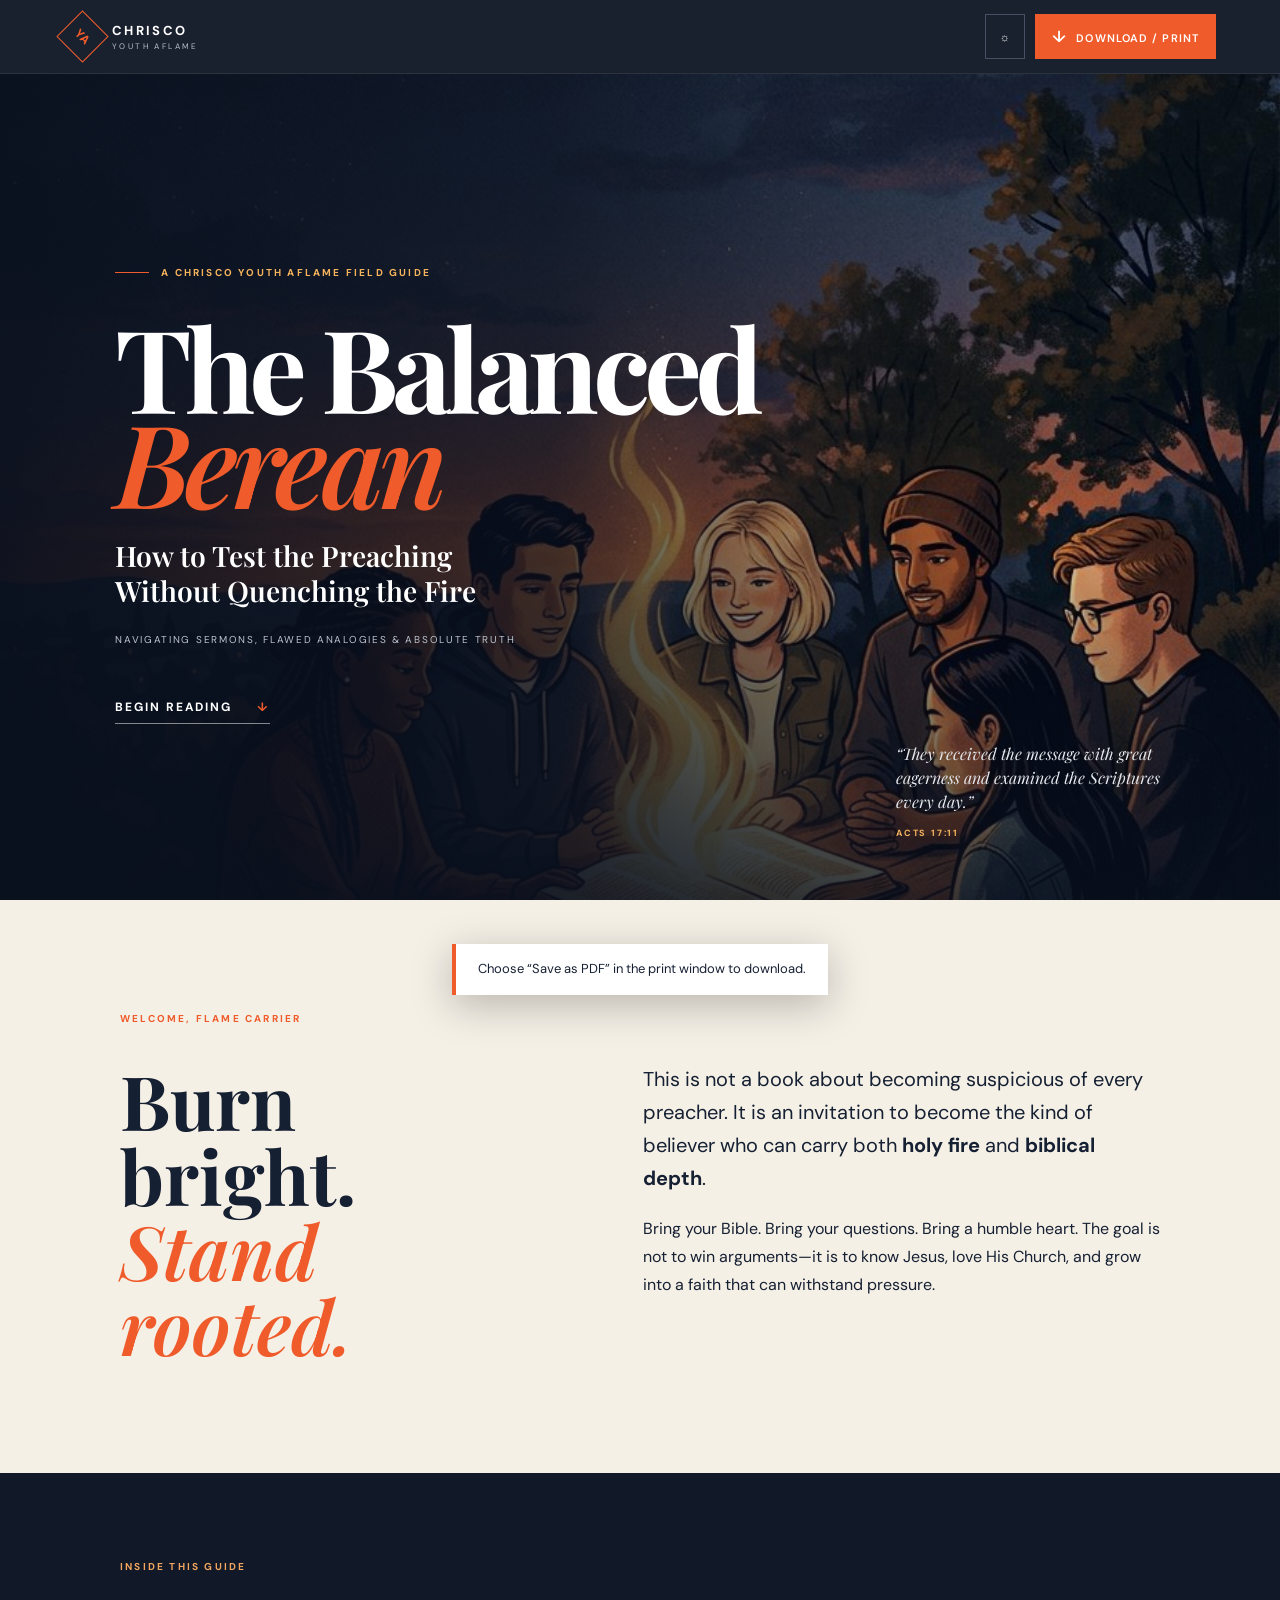
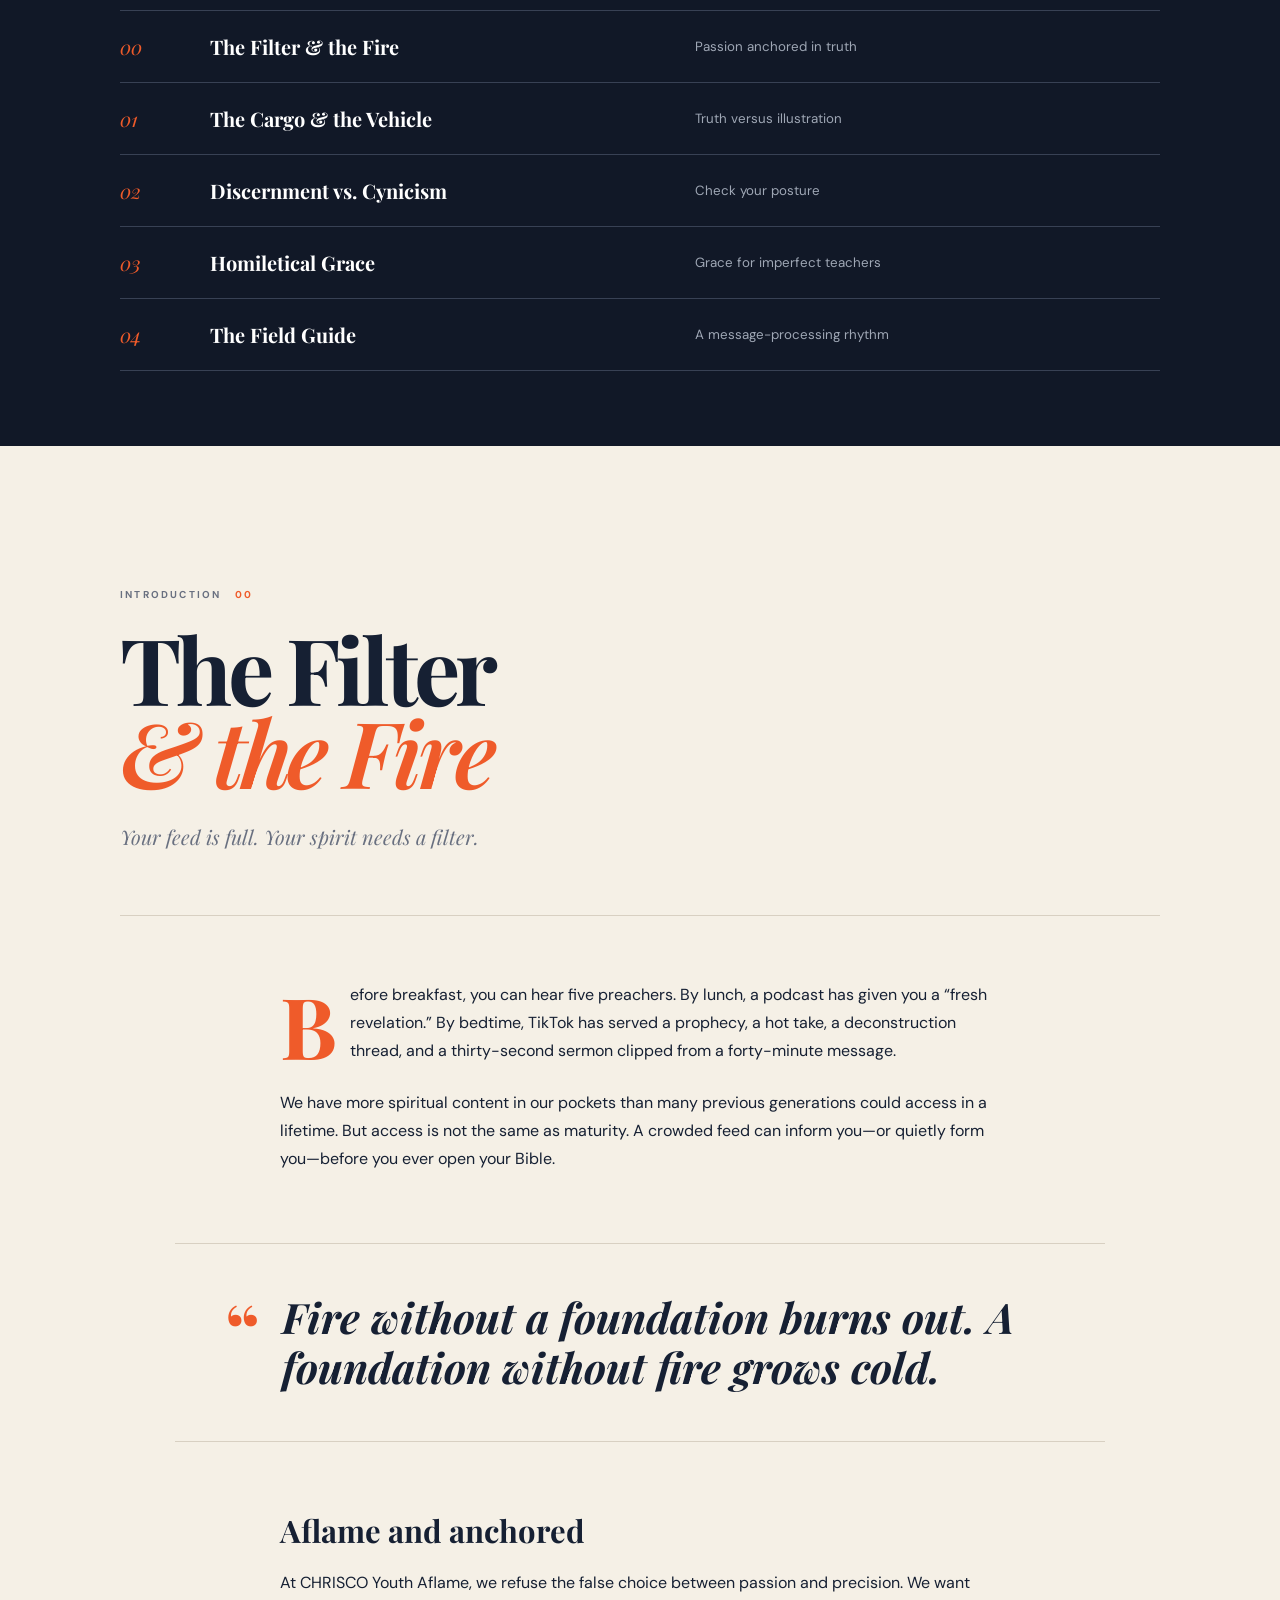
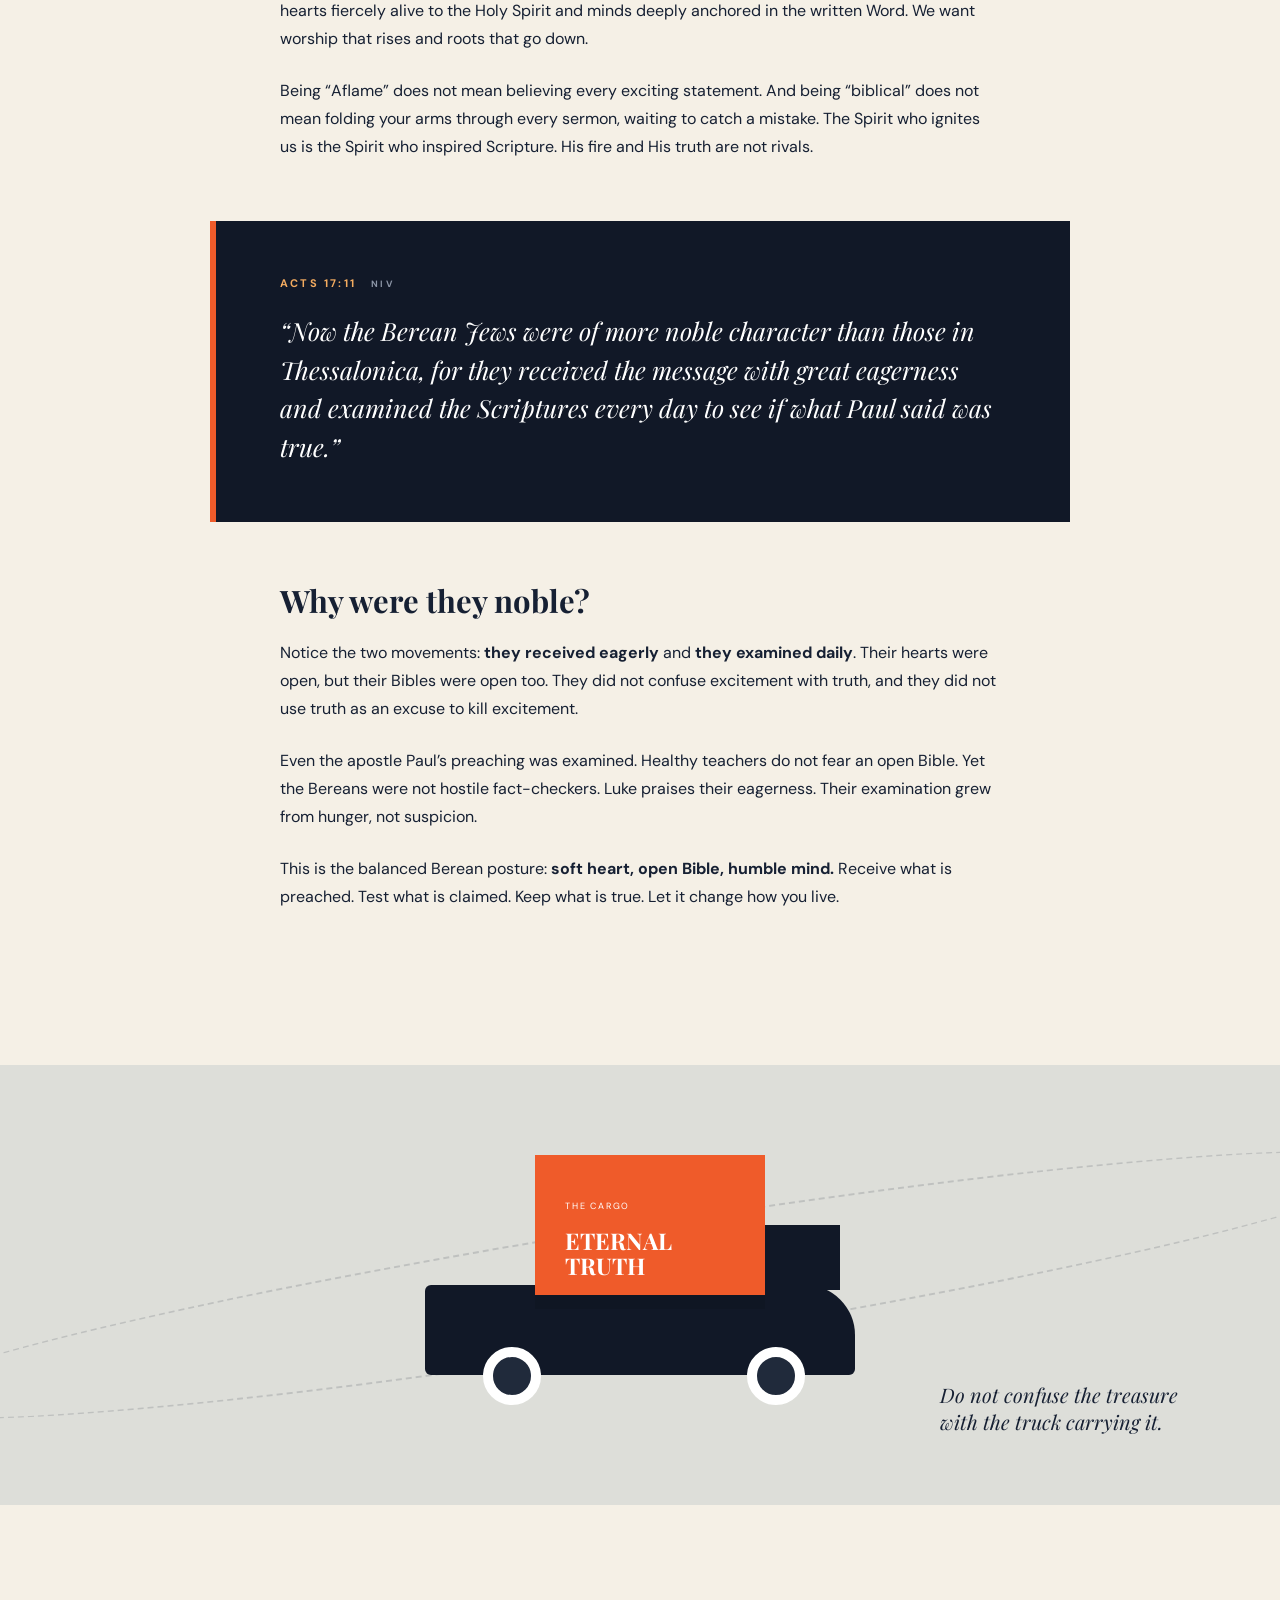
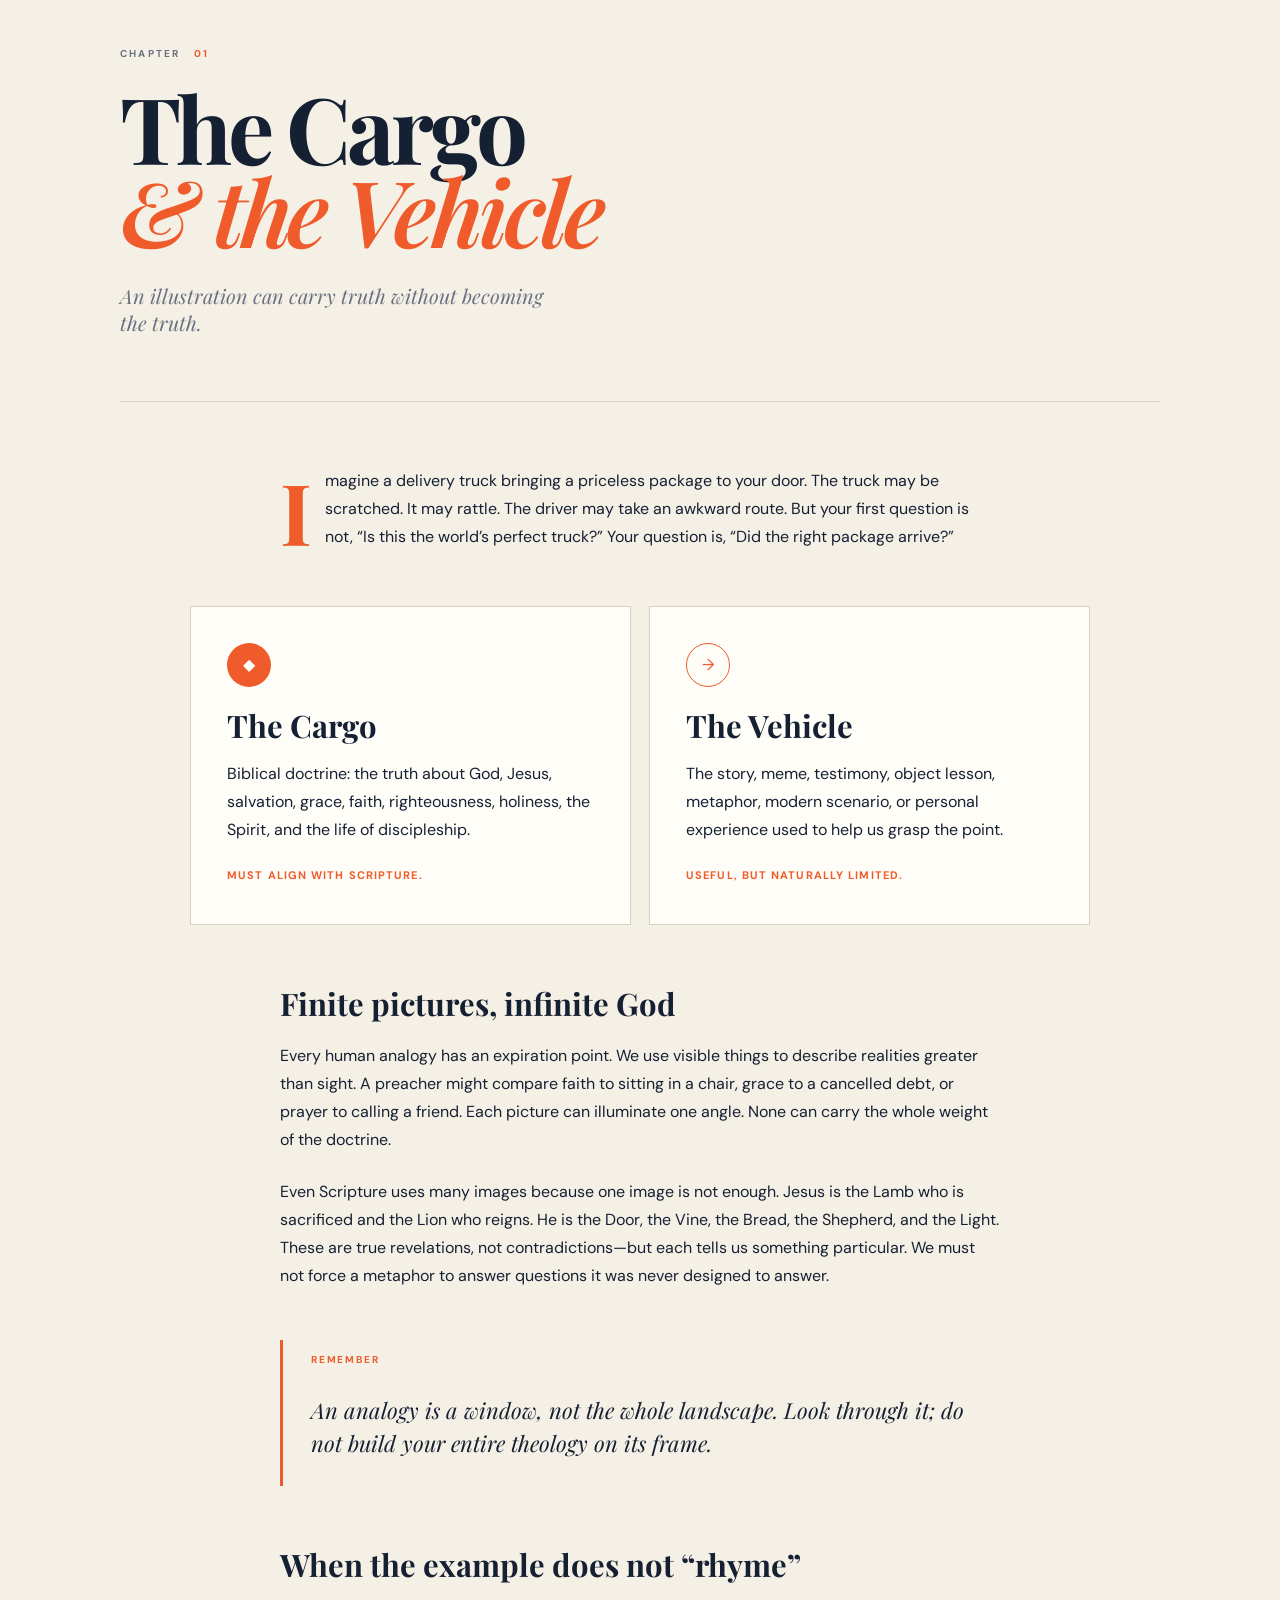
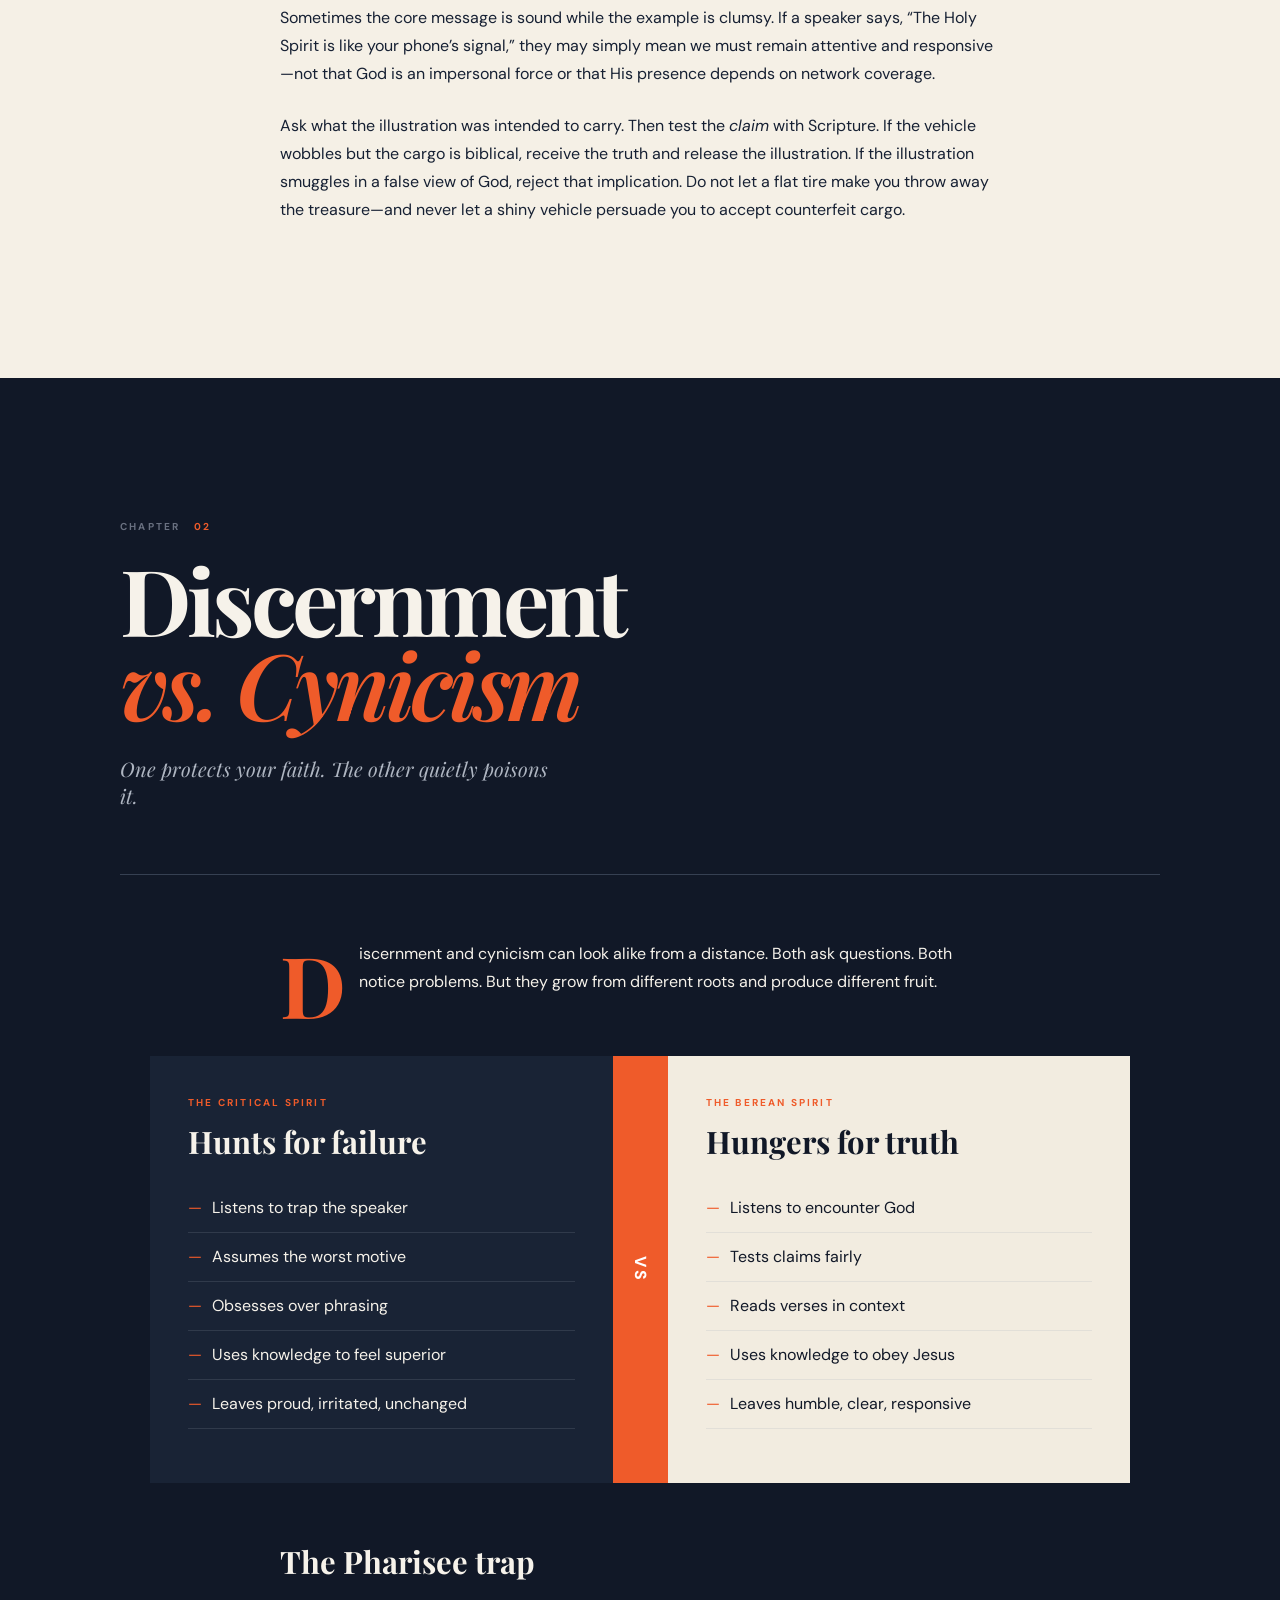
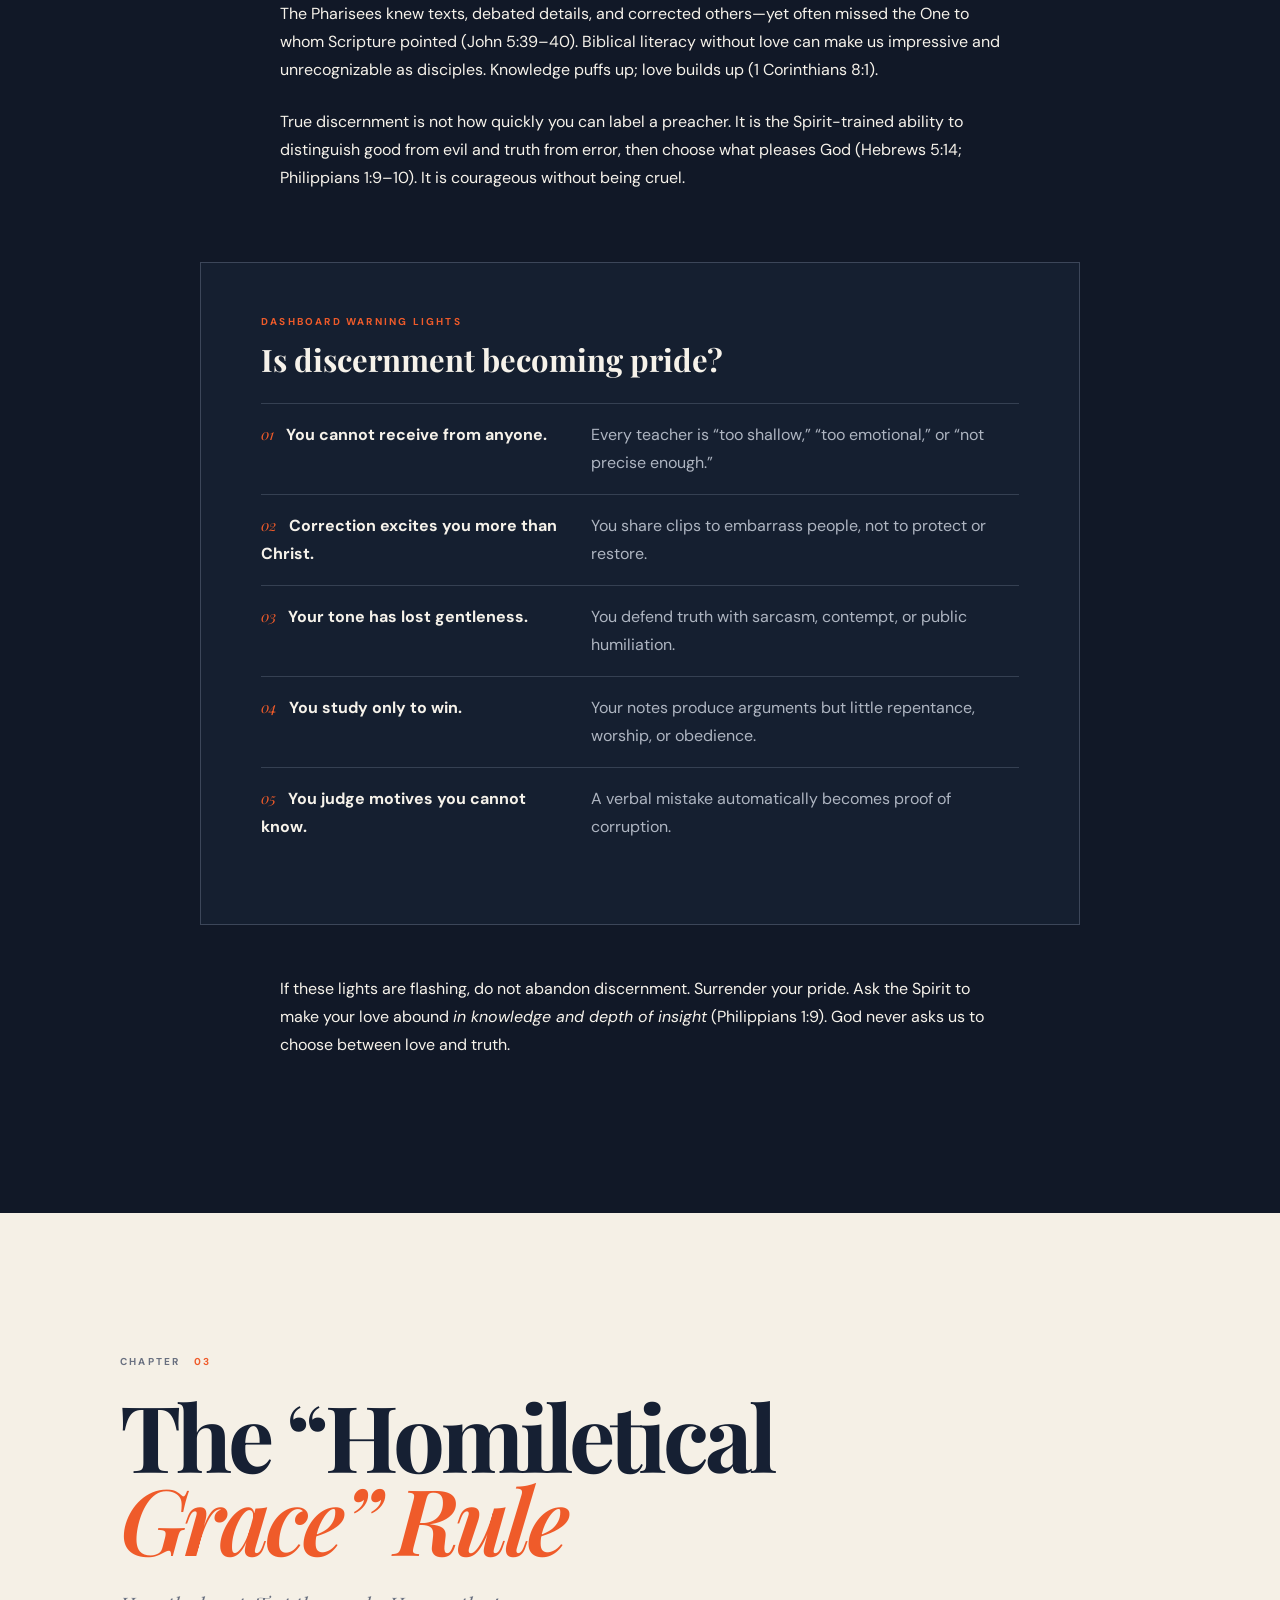
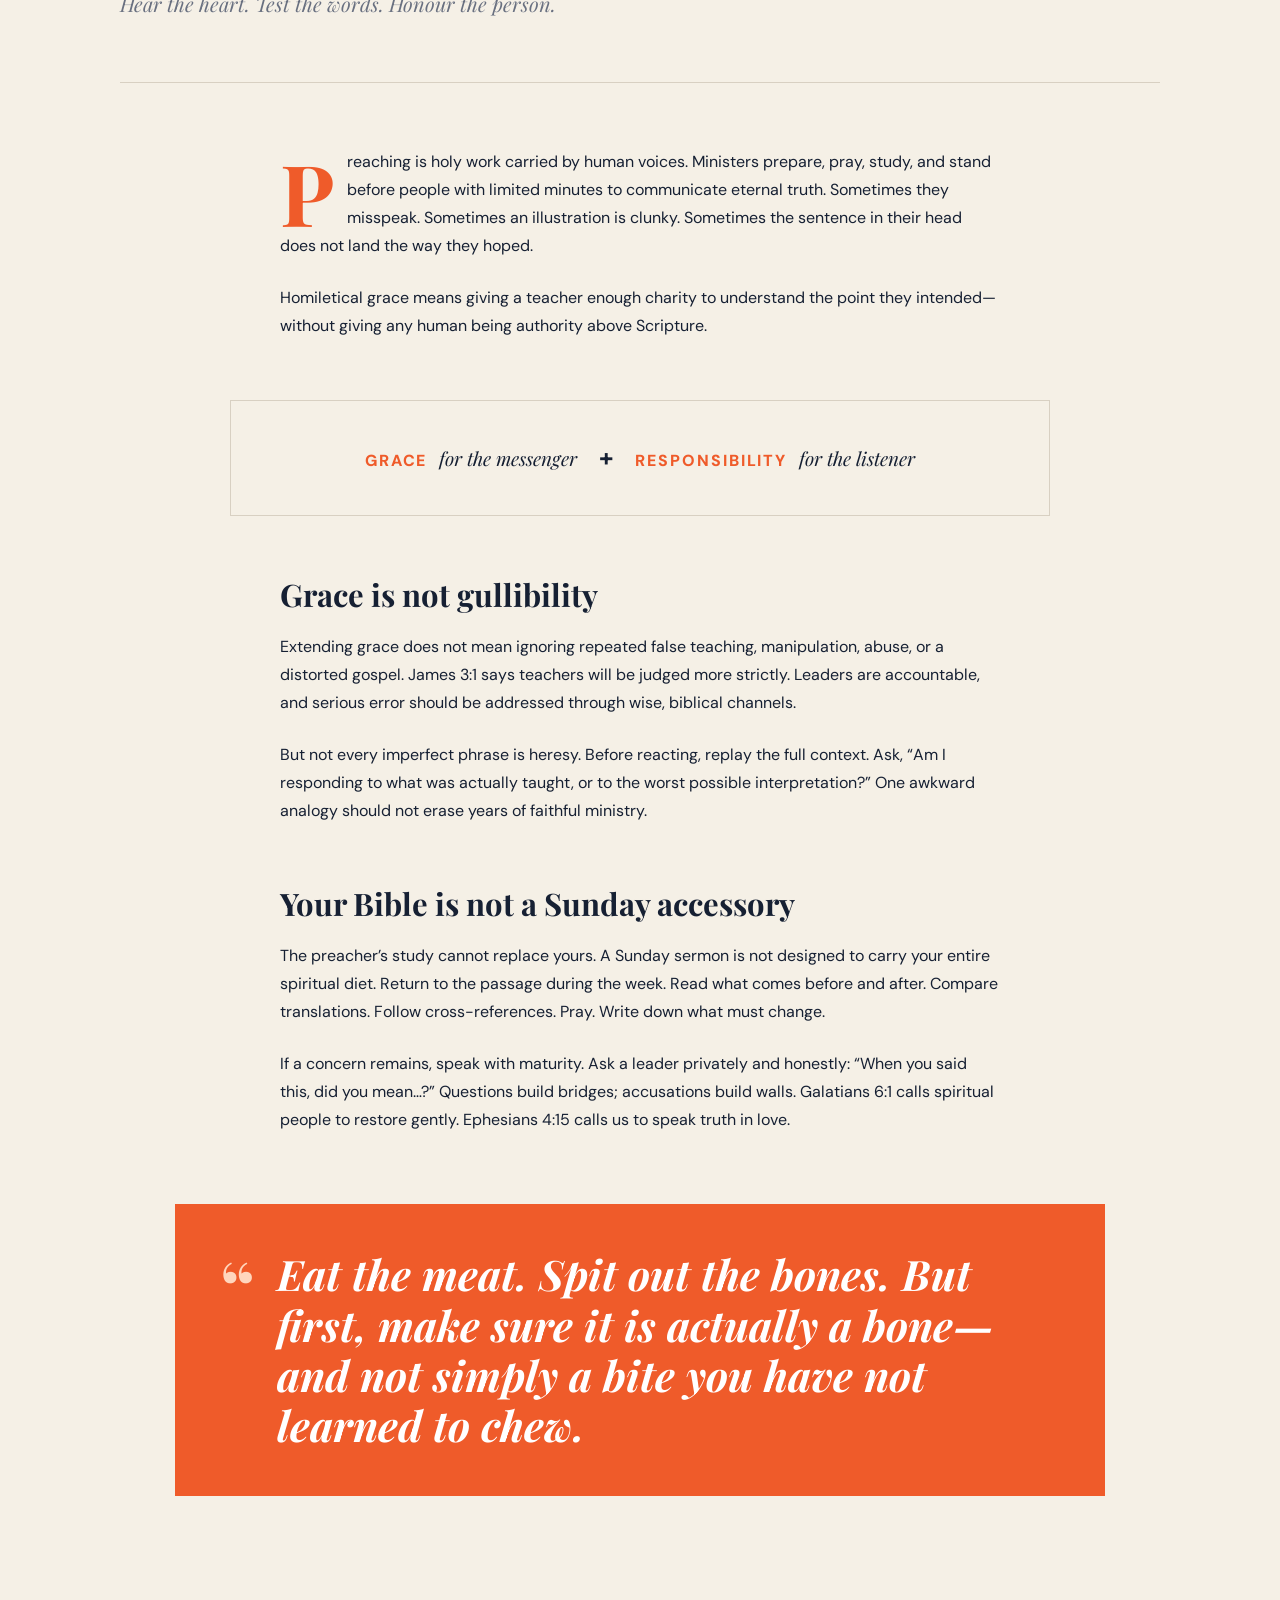
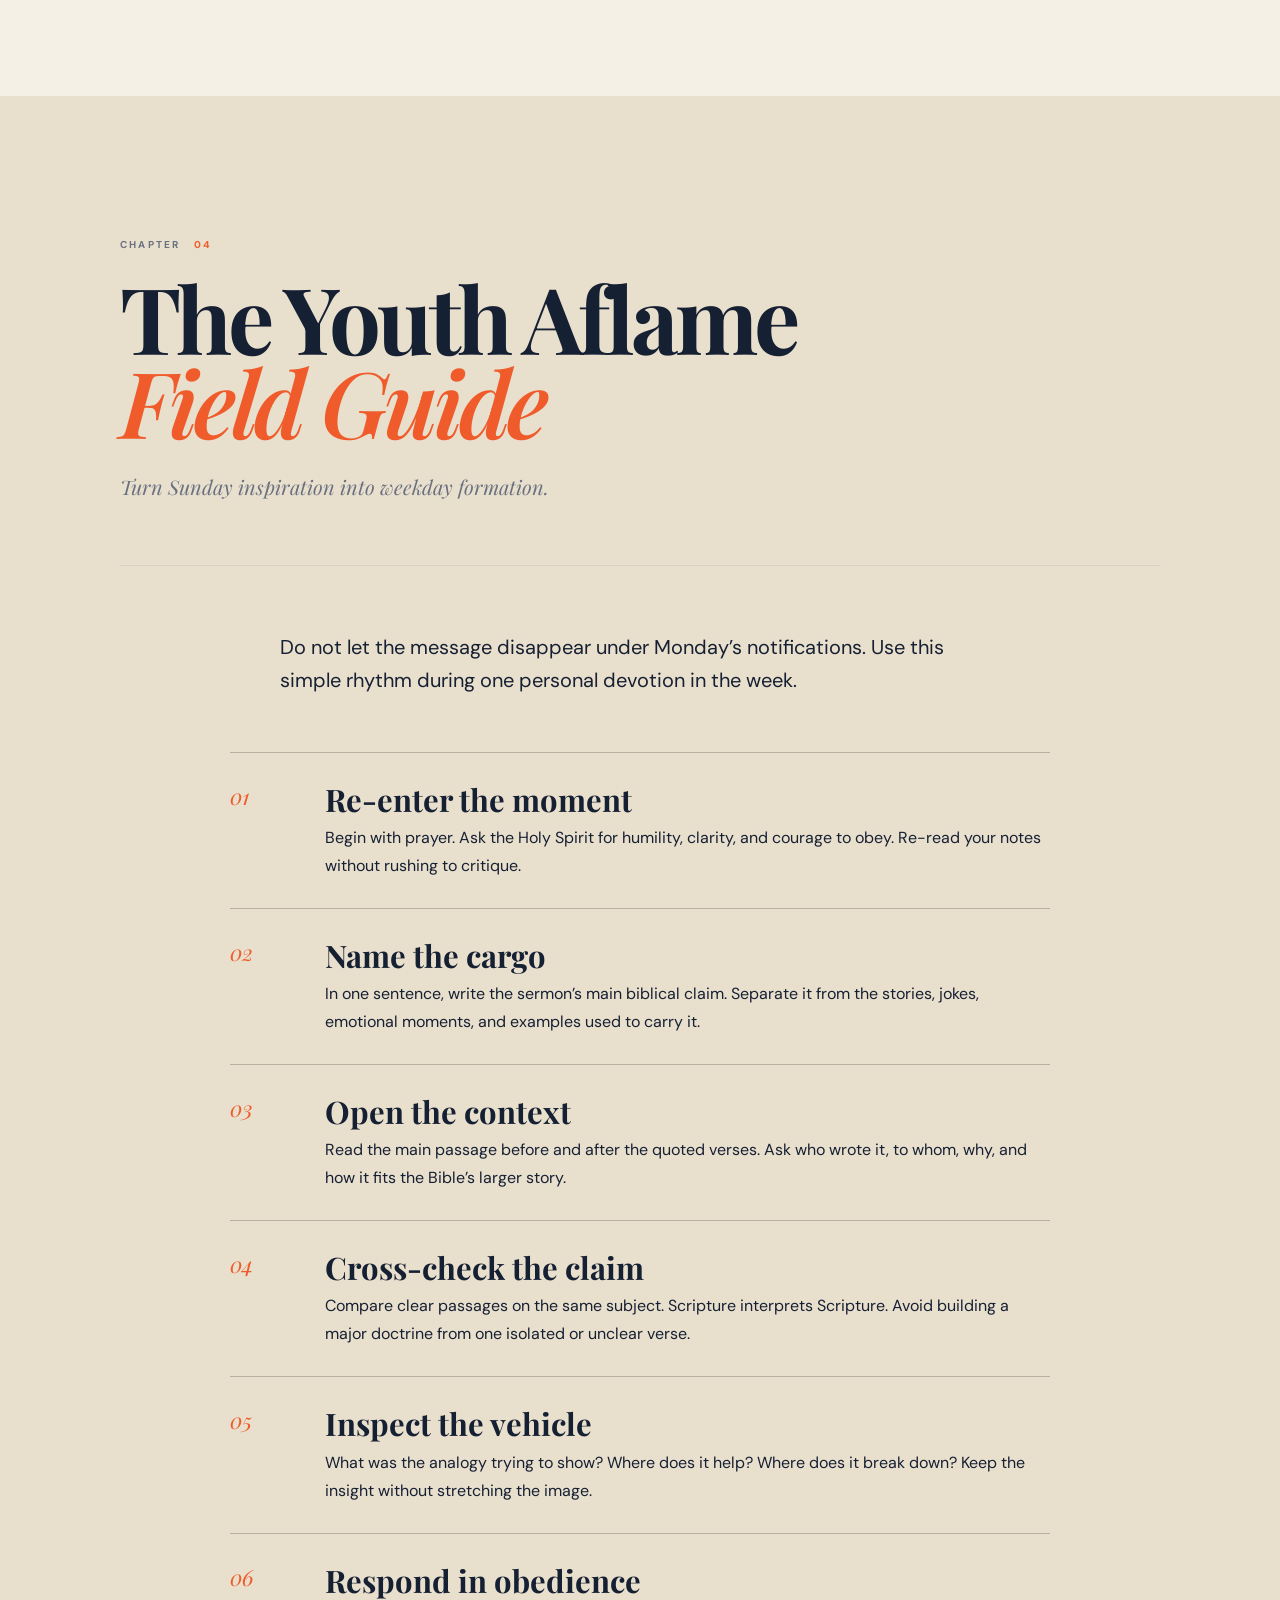
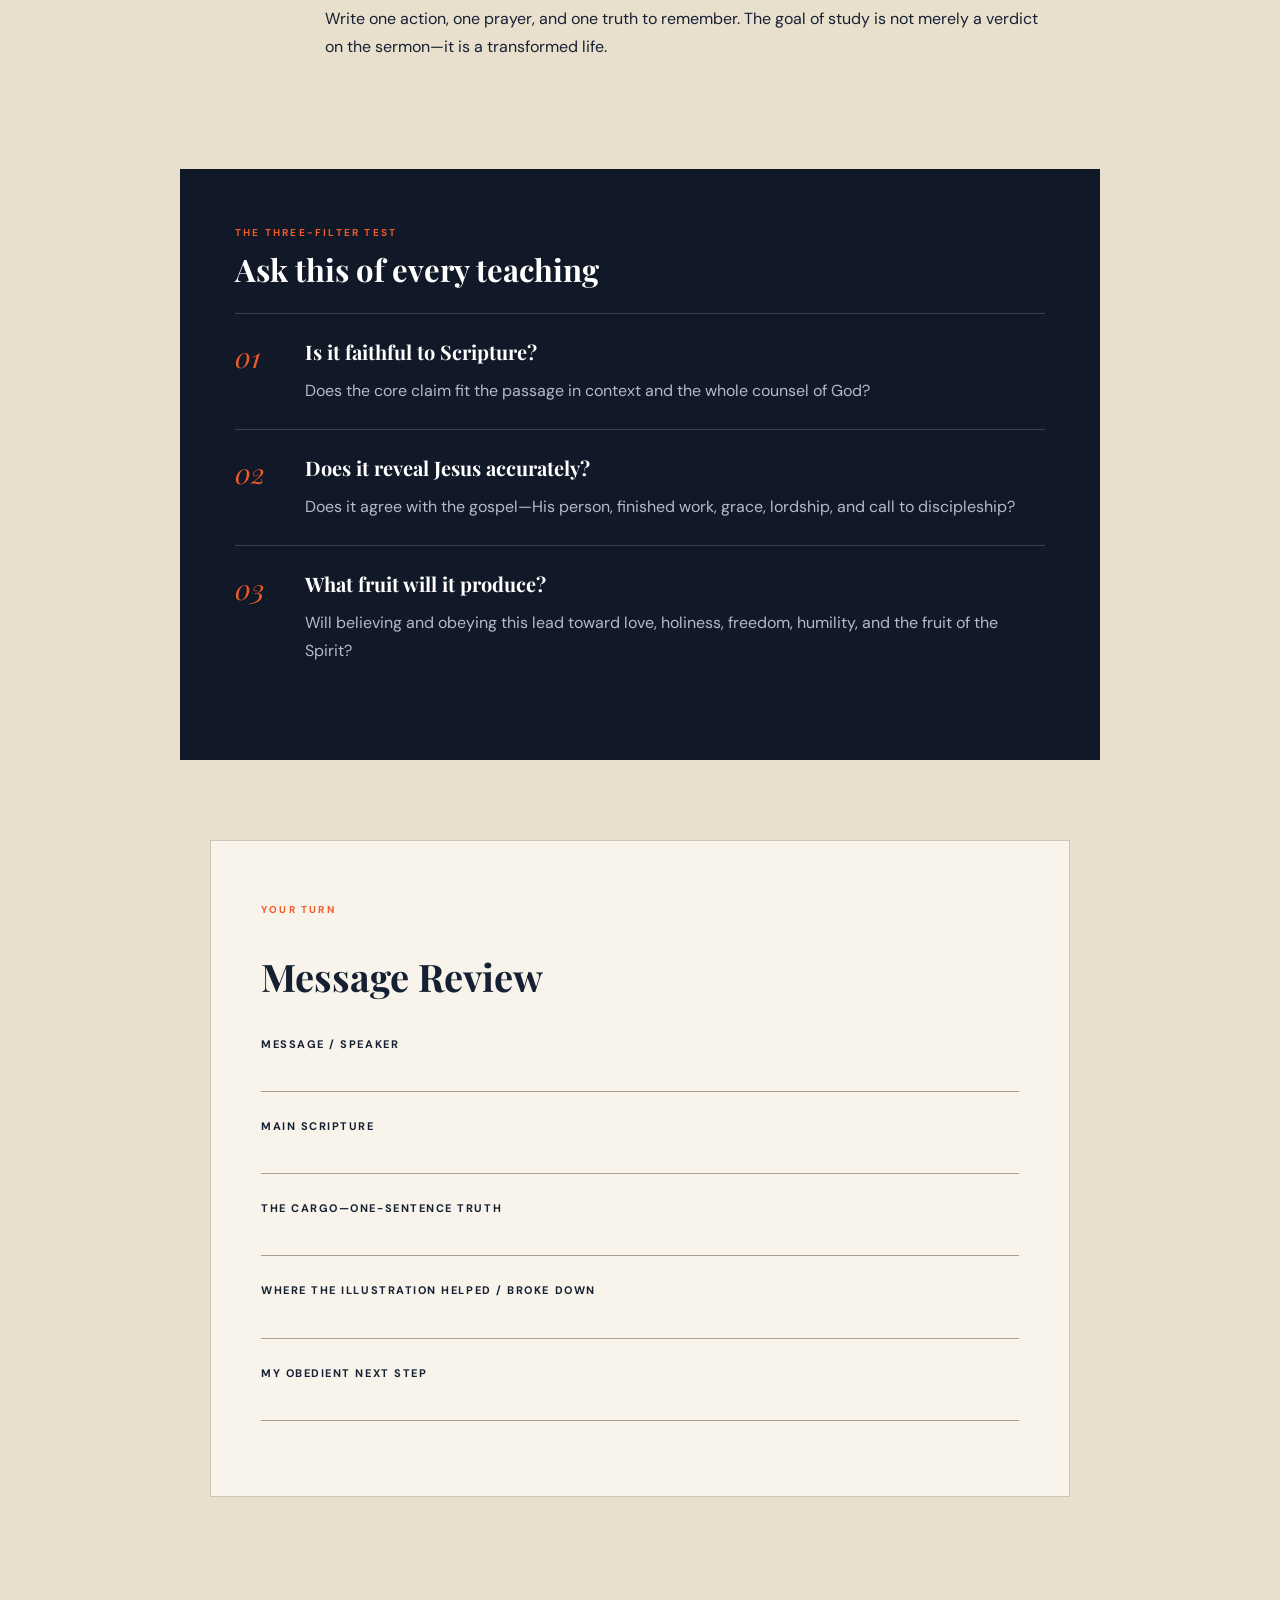
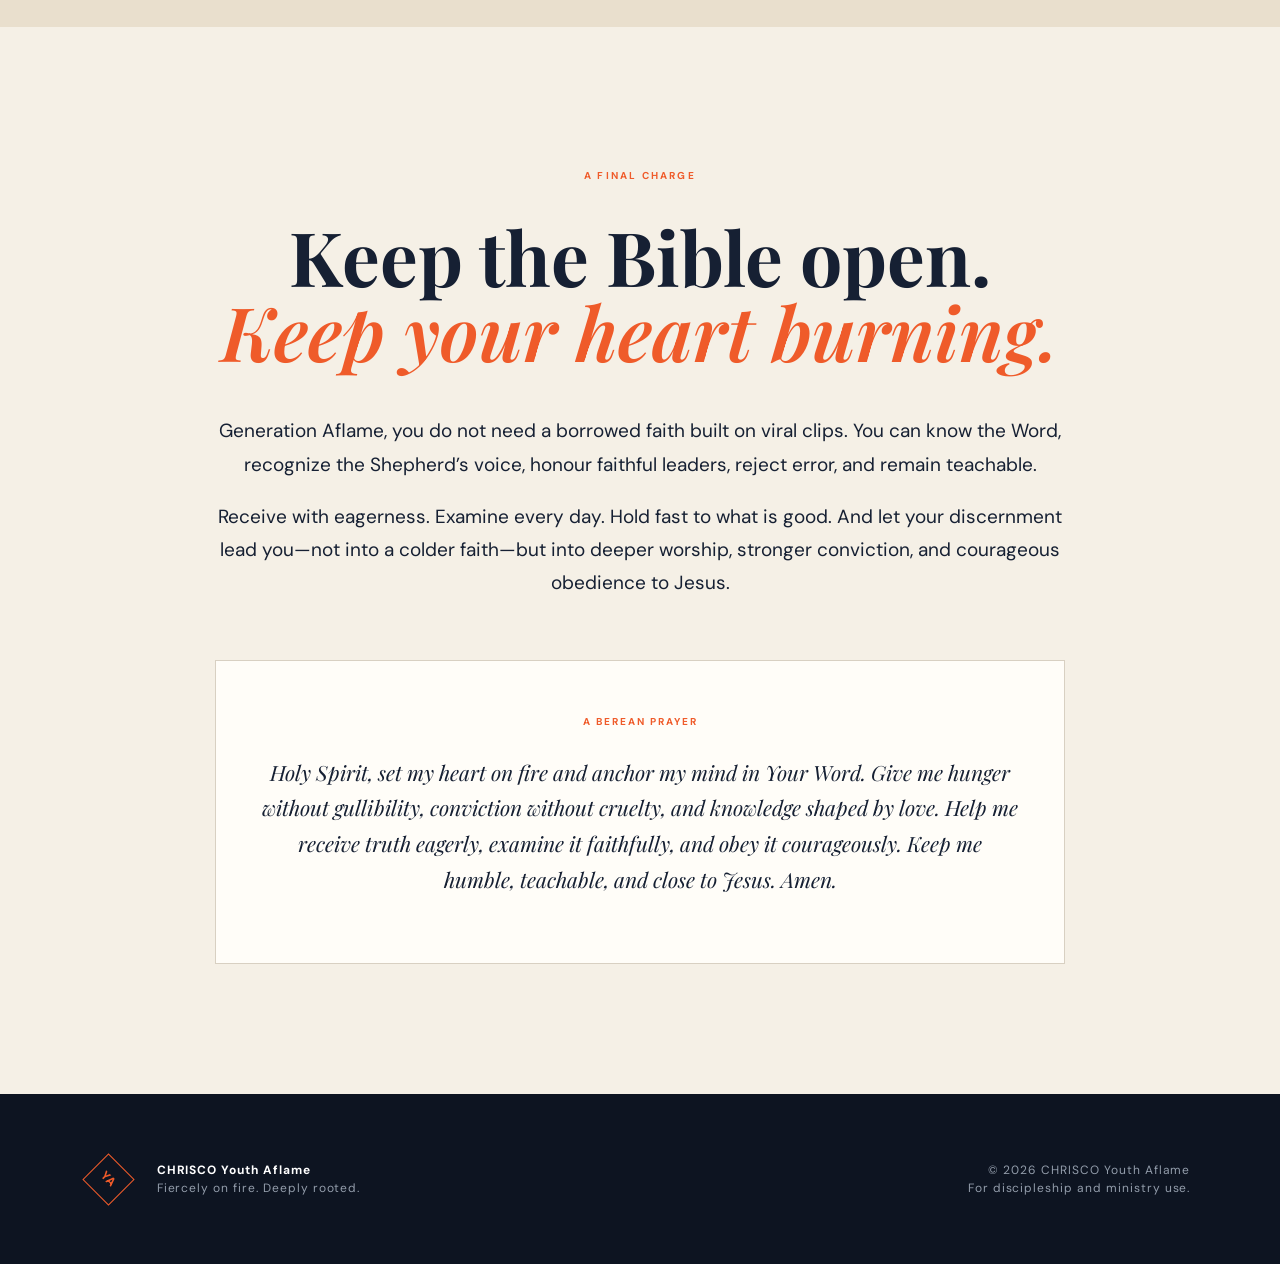
==== index.html @ 4d9aa974 "Build Balanced Berean interactive ebook Co-authored-by: arena-agent <297053741+arena-agent@users.nor" ====
<!doctype html>
<html lang="en">
<head>
  <meta charset="UTF-8" />
  <meta name="viewport" content="width=device-width, initial-scale=1.0" />
  <meta name="theme-color" content="#111827" />
  <meta name="description" content="The Balanced Berean — a CHRISCO Youth Aflame field guide to testing preaching without quenching the fire." />
  <title>The Balanced Berean | CHRISCO Youth Aflame</title>
  <link rel="preconnect" href="https://fonts.googleapis.com">
  <link rel="preconnect" href="https://fonts.gstatic.com" crossorigin>
  <link href="https://fonts.googleapis.com/css2?family=DM+Sans:wght@400;500;600;700&family=Playfair+Display:ital,wght@0,700;1,600&display=swap" rel="stylesheet">
  <link rel="stylesheet" href="styles.css" />
  <script src="app.js" defer></script>
</head>
<body>
  <div class="reading-progress" aria-hidden="true"><span id="progressBar"></span></div>

  <header class="topbar">
    <a class="brand" href="#cover" aria-label="CHRISCO Youth Aflame home">
      <span class="brand-mark" aria-hidden="true">YA</span>
      <span><b>CHRISCO</b><small>YOUTH AFLAME</small></span>
    </a>
    <nav aria-label="Book controls">
      <button class="icon-btn" id="themeToggle" type="button" aria-label="Toggle reading theme" title="Toggle reading theme">☼</button>
      <button class="download-btn" id="downloadBtn" type="button"><span>↓</span> Download / Print</button>
    </nav>
  </header>

  <main>
    <section class="cover" id="cover">
      <img class="cover-image" src="assets/berean-hero.jpg" alt="Young believers gathered around an open Bible in warm light" />
      <div class="cover-shade"></div>
      <div class="cover-copy">
        <p class="eyebrow"><span></span> A CHRISCO Youth Aflame Field Guide</p>
        <h1>The Balanced<br><em>Berean</em></h1>
        <p class="subtitle">How to Test the Preaching<br>Without Quenching the Fire</p>
        <p class="cover-note">Navigating sermons, flawed analogies &amp; absolute truth</p>
        <a class="start-reading" href="#introduction">Begin reading <span>↓</span></a>
      </div>
      <blockquote class="cover-verse">“They received the message with great eagerness and examined the Scriptures every day.” <cite>Acts 17:11</cite></blockquote>
    </section>

    <section class="welcome content-shell">
      <div class="section-label">Welcome, flame carrier</div>
      <div class="welcome-grid">
        <h2>Burn bright.<br><i>Stand rooted.</i></h2>
        <div>
          <p class="lead">This is not a book about becoming suspicious of every preacher. It is an invitation to become the kind of believer who can carry both <strong>holy fire</strong> and <strong>biblical depth</strong>.</p>
          <p>Bring your Bible. Bring your questions. Bring a humble heart. The goal is not to win arguments—it is to know Jesus, love His Church, and grow into a faith that can withstand pressure.</p>
        </div>
      </div>
    </section>

    <aside class="toc-wrap" aria-label="Table of contents">
      <div class="content-shell toc">
        <p class="section-label light">Inside this guide</p>
        <ol>
          <li><a href="#introduction"><span>00</span><b>The Filter &amp; the Fire</b><small>Passion anchored in truth</small></a></li>
          <li><a href="#chapter-1"><span>01</span><b>The Cargo &amp; the Vehicle</b><small>Truth versus illustration</small></a></li>
          <li><a href="#chapter-2"><span>02</span><b>Discernment vs. Cynicism</b><small>Check your posture</small></a></li>
          <li><a href="#chapter-3"><span>03</span><b>Homiletical Grace</b><small>Grace for imperfect teachers</small></a></li>
          <li><a href="#chapter-4"><span>04</span><b>The Field Guide</b><small>A message-processing rhythm</small></a></li>
        </ol>
      </div>
    </aside>

    <article>
      <section class="chapter content-shell" id="introduction" data-chapter="Introduction">
        <header class="chapter-head">
          <p class="chapter-number">Introduction <span>00</span></p>
          <h2>The Filter<br><i>&amp; the Fire</i></h2>
          <p class="chapter-deck">Your feed is full. Your spirit needs a filter.</p>
        </header>

        <div class="prose">
          <p class="dropcap">Before breakfast, you can hear five preachers. By lunch, a podcast has given you a “fresh revelation.” By bedtime, TikTok has served a prophecy, a hot take, a deconstruction thread, and a thirty-second sermon clipped from a forty-minute message.</p>
          <p>We have more spiritual content in our pockets than many previous generations could access in a lifetime. But access is not the same as maturity. A crowded feed can inform you—or quietly form you—before you ever open your Bible.</p>

          <aside class="pullquote"><span>“</span><p>Fire without a foundation burns out. A foundation without fire grows cold.</p></aside>

          <h3>Aflame and anchored</h3>
          <p>At CHRISCO Youth Aflame, we refuse the false choice between passion and precision. We want hearts fiercely alive to the Holy Spirit and minds deeply anchored in the written Word. We want worship that rises and roots that go down.</p>
          <p>Being “Aflame” does not mean believing every exciting statement. And being “biblical” does not mean folding your arms through every sermon, waiting to catch a mistake. The Spirit who ignites us is the Spirit who inspired Scripture. His fire and His truth are not rivals.</p>

          <div class="scripture-card">
            <div class="scripture-ref">Acts 17:11 <small>NIV</small></div>
            <blockquote>“Now the Berean Jews were of more noble character than those in Thessalonica, for they received the message with great eagerness and examined the Scriptures every day to see if what Paul said was true.”</blockquote>
          </div>

          <h3>Why were they noble?</h3>
          <p>Notice the two movements: <strong>they received eagerly</strong> and <strong>they examined daily</strong>. Their hearts were open, but their Bibles were open too. They did not confuse excitement with truth, and they did not use truth as an excuse to kill excitement.</p>
          <p>Even the apostle Paul’s preaching was examined. Healthy teachers do not fear an open Bible. Yet the Bereans were not hostile fact-checkers. Luke praises their eagerness. Their examination grew from hunger, not suspicion.</p>
          <p>This is the balanced Berean posture: <strong>soft heart, open Bible, humble mind.</strong> Receive what is preached. Test what is claimed. Keep what is true. Let it change how you live.</p>
        </div>
      </section>

      <div class="full-bleed interlude cargo-visual" role="img" aria-label="Illustration of precious cargo carried by a simple vehicle">
        <div class="route-line"></div>
        <div class="cargo-box"><span>THE CARGO</span><b>ETERNAL TRUTH</b></div>
        <div class="vehicle"><span></span><i></i><i></i></div>
        <p>Do not confuse the treasure<br>with the truck carrying it.</p>
      </div>

      <section class="chapter content-shell" id="chapter-1" data-chapter="Chapter 1">
        <header class="chapter-head split-head">
          <p class="chapter-number">Chapter <span>01</span></p>
          <h2>The Cargo<br><i>&amp; the Vehicle</i></h2>
          <p class="chapter-deck">An illustration can carry truth without becoming the truth.</p>
        </header>
        <div class="prose">
          <p class="dropcap">Imagine a delivery truck bringing a priceless package to your door. The truck may be scratched. It may rattle. The driver may take an awkward route. But your first question is not, “Is this the world’s perfect truck?” Your question is, “Did the right package arrive?”</p>

          <div class="two-cards">
            <section><span class="card-icon">◆</span><h3>The Cargo</h3><p>Biblical doctrine: the truth about God, Jesus, salvation, grace, faith, righteousness, holiness, the Spirit, and the life of discipleship.</p><b>Must align with Scripture.</b></section>
            <section><span class="card-icon outline">→</span><h3>The Vehicle</h3><p>The story, meme, testimony, object lesson, metaphor, modern scenario, or personal experience used to help us grasp the point.</p><b>Useful, but naturally limited.</b></section>
          </div>

          <h3>Finite pictures, infinite God</h3>
          <p>Every human analogy has an expiration point. We use visible things to describe realities greater than sight. A preacher might compare faith to sitting in a chair, grace to a cancelled debt, or prayer to calling a friend. Each picture can illuminate one angle. None can carry the whole weight of the doctrine.</p>
          <p>Even Scripture uses many images because one image is not enough. Jesus is the Lamb who is sacrificed and the Lion who reigns. He is the Door, the Vine, the Bread, the Shepherd, and the Light. These are true revelations, not contradictions—but each tells us something particular. We must not force a metaphor to answer questions it was never designed to answer.</p>

          <aside class="margin-note"><b>Remember</b><p>An analogy is a window, not the whole landscape. Look through it; do not build your entire theology on its frame.</p></aside>

          <h3>When the example does not “rhyme”</h3>
          <p>Sometimes the core message is sound while the example is clumsy. If a speaker says, “The Holy Spirit is like your phone’s signal,” they may simply mean we must remain attentive and responsive—not that God is an impersonal force or that His presence depends on network coverage.</p>
          <p>Ask what the illustration was intended to carry. Then test the <em>claim</em> with Scripture. If the vehicle wobbles but the cargo is biblical, receive the truth and release the illustration. If the illustration smuggles in a false view of God, reject that implication. Do not let a flat tire make you throw away the treasure—and never let a shiny vehicle persuade you to accept counterfeit cargo.</p>
        </div>
      </section>

      <section class="chapter chapter-dark" id="chapter-2" data-chapter="Chapter 2">
        <div class="content-shell">
          <header class="chapter-head">
            <p class="chapter-number">Chapter <span>02</span></p>
            <h2>Discernment<br><i>vs. Cynicism</i></h2>
            <p class="chapter-deck">One protects your faith. The other quietly poisons it.</p>
          </header>
          <div class="prose">
            <p class="dropcap">Discernment and cynicism can look alike from a distance. Both ask questions. Both notice problems. But they grow from different roots and produce different fruit.</p>

            <div class="versus">
              <section><p class="mini-label">The critical spirit</p><h3>Hunts for failure</h3><ul><li>Listens to trap the speaker</li><li>Assumes the worst motive</li><li>Obsesses over phrasing</li><li>Uses knowledge to feel superior</li><li>Leaves proud, irritated, unchanged</li></ul></section>
              <div class="vs">VS</div>
              <section><p class="mini-label">The Berean spirit</p><h3>Hungers for truth</h3><ul><li>Listens to encounter God</li><li>Tests claims fairly</li><li>Reads verses in context</li><li>Uses knowledge to obey Jesus</li><li>Leaves humble, clear, responsive</li></ul></section>
            </div>

            <h3>The Pharisee trap</h3>
            <p>The Pharisees knew texts, debated details, and corrected others—yet often missed the One to whom Scripture pointed (John 5:39–40). Biblical literacy without love can make us impressive and unrecognizable as disciples. Knowledge puffs up; love builds up (1 Corinthians 8:1).</p>
            <p>True discernment is not how quickly you can label a preacher. It is the Spirit-trained ability to distinguish good from evil and truth from error, then choose what pleases God (Hebrews 5:14; Philippians 1:9–10). It is courageous without being cruel.</p>

            <div class="warning-box">
              <p class="mini-label">Dashboard warning lights</p>
              <h3>Is discernment becoming pride?</h3>
              <ol>
                <li><b>You cannot receive from anyone.</b><span>Every teacher is “too shallow,” “too emotional,” or “not precise enough.”</span></li>
                <li><b>Correction excites you more than Christ.</b><span>You share clips to embarrass people, not to protect or restore.</span></li>
                <li><b>Your tone has lost gentleness.</b><span>You defend truth with sarcasm, contempt, or public humiliation.</span></li>
                <li><b>You study only to win.</b><span>Your notes produce arguments but little repentance, worship, or obedience.</span></li>
                <li><b>You judge motives you cannot know.</b><span>A verbal mistake automatically becomes proof of corruption.</span></li>
              </ol>
            </div>

            <p>If these lights are flashing, do not abandon discernment. Surrender your pride. Ask the Spirit to make your love abound <em>in knowledge and depth of insight</em> (Philippians 1:9). God never asks us to choose between love and truth.</p>
          </div>
        </div>
      </section>

      <section class="chapter content-shell" id="chapter-3" data-chapter="Chapter 3">
        <header class="chapter-head">
          <p class="chapter-number">Chapter <span>03</span></p>
          <h2>The “Homiletical<br><i>Grace” Rule</i></h2>
          <p class="chapter-deck">Hear the heart. Test the words. Honour the person.</p>
        </header>
        <div class="prose">
          <p class="dropcap">Preaching is holy work carried by human voices. Ministers prepare, pray, study, and stand before people with limited minutes to communicate eternal truth. Sometimes they misspeak. Sometimes an illustration is clunky. Sometimes the sentence in their head does not land the way they hoped.</p>
          <p>Homiletical grace means giving a teacher enough charity to understand the point they intended—without giving any human being authority above Scripture.</p>

          <div class="formula"><span>GRACE</span><b>for the messenger</b><strong>+</strong><span>RESPONSIBILITY</span><b>for the listener</b></div>

          <h3>Grace is not gullibility</h3>
          <p>Extending grace does not mean ignoring repeated false teaching, manipulation, abuse, or a distorted gospel. James 3:1 says teachers will be judged more strictly. Leaders are accountable, and serious error should be addressed through wise, biblical channels.</p>
          <p>But not every imperfect phrase is heresy. Before reacting, replay the full context. Ask, “Am I responding to what was actually taught, or to the worst possible interpretation?” One awkward analogy should not erase years of faithful ministry.</p>

          <h3>Your Bible is not a Sunday accessory</h3>
          <p>The preacher’s study cannot replace yours. A Sunday sermon is not designed to carry your entire spiritual diet. Return to the passage during the week. Read what comes before and after. Compare translations. Follow cross-references. Pray. Write down what must change.</p>
          <p>If a concern remains, speak with maturity. Ask a leader privately and honestly: “When you said this, did you mean…?” Questions build bridges; accusations build walls. Galatians 6:1 calls spiritual people to restore gently. Ephesians 4:15 calls us to speak truth in love.</p>

          <aside class="pullquote orange"><span>“</span><p>Eat the meat. Spit out the bones. But first, make sure it is actually a bone—and not simply a bite you have not learned to chew.</p></aside>
        </div>
      </section>

      <section class="chapter field-guide" id="chapter-4" data-chapter="Chapter 4">
        <div class="content-shell">
          <header class="chapter-head">
            <p class="chapter-number">Chapter <span>04</span></p>
            <h2>The Youth Aflame<br><i>Field Guide</i></h2>
            <p class="chapter-deck">Turn Sunday inspiration into weekday formation.</p>
          </header>
          <div class="prose">
            <p class="lead">Do not let the message disappear under Monday’s notifications. Use this simple rhythm during one personal devotion in the week.</p>

            <div class="steps">
              <section><span>01</span><div><h3>Re-enter the moment</h3><p>Begin with prayer. Ask the Holy Spirit for humility, clarity, and courage to obey. Re-read your notes without rushing to critique.</p></div></section>
              <section><span>02</span><div><h3>Name the cargo</h3><p>In one sentence, write the sermon’s main biblical claim. Separate it from the stories, jokes, emotional moments, and examples used to carry it.</p></div></section>
              <section><span>03</span><div><h3>Open the context</h3><p>Read the main passage before and after the quoted verses. Ask who wrote it, to whom, why, and how it fits the Bible’s larger story.</p></div></section>
              <section><span>04</span><div><h3>Cross-check the claim</h3><p>Compare clear passages on the same subject. Scripture interprets Scripture. Avoid building a major doctrine from one isolated or unclear verse.</p></div></section>
              <section><span>05</span><div><h3>Inspect the vehicle</h3><p>What was the analogy trying to show? Where does it help? Where does it break down? Keep the insight without stretching the image.</p></div></section>
              <section><span>06</span><div><h3>Respond in obedience</h3><p>Write one action, one prayer, and one truth to remember. The goal of study is not merely a verdict on the sermon—it is a transformed life.</p></div></section>
            </div>

            <div class="filter-card">
              <p class="mini-label">The three-filter test</p>
              <h3>Ask this of every teaching</h3>
              <ol>
                <li><span>01</span><div><b>Is it faithful to Scripture?</b><p>Does the core claim fit the passage in context and the whole counsel of God?</p></div></li>
                <li><span>02</span><div><b>Does it reveal Jesus accurately?</b><p>Does it agree with the gospel—His person, finished work, grace, lordship, and call to discipleship?</p></div></li>
                <li><span>03</span><div><b>What fruit will it produce?</b><p>Will believing and obeying this lead toward love, holiness, freedom, humility, and the fruit of the Spirit?</p></div></li>
              </ol>
            </div>

            <div class="practice-page">
              <p class="section-label">Your turn</p>
              <h3>Message Review</h3>
              <label>Message / speaker <span></span></label>
              <label>Main Scripture <span></span></label>
              <label>The cargo—one-sentence truth <span></span></label>
              <label>Where the illustration helped / broke down <span></span></label>
              <label>My obedient next step <span></span></label>
            </div>
          </div>
        </div>
      </section>

      <section class="closing content-shell" id="closing">
        <p class="section-label">A final charge</p>
        <h2>Keep the Bible open.<br><i>Keep your heart burning.</i></h2>
        <p>Generation Aflame, you do not need a borrowed faith built on viral clips. You can know the Word, recognize the Shepherd’s voice, honour faithful leaders, reject error, and remain teachable.</p>
        <p>Receive with eagerness. Examine every day. Hold fast to what is good. And let your discernment lead you—not into a colder faith—but into deeper worship, stronger conviction, and courageous obedience to Jesus.</p>
        <div class="prayer"><span>A Berean Prayer</span><p>Holy Spirit, set my heart on fire and anchor my mind in Your Word. Give me hunger without gullibility, conviction without cruelty, and knowledge shaped by love. Help me receive truth eagerly, examine it faithfully, and obey it courageously. Keep me humble, teachable, and close to Jesus. Amen.</p></div>
      </section>
    </article>
  </main>

  <footer>
    <div class="footer-mark">YA</div>
    <p><b>CHRISCO Youth Aflame</b><br><span>Fiercely on fire. Deeply rooted.</span></p>
    <p class="copyright">© <span id="year"></span> CHRISCO Youth Aflame<br>For discipleship and ministry use.</p>
  </footer>
  <div class="toast" id="toast" role="status" aria-live="polite">Choose “Save as PDF” in the print window to download.</div>
</body>
</html>
---- styles.css ----
:root{--ink:#162033;--paper:#f5f0e6;--paper2:#fffdf8;--orange:#ef5b2a;--gold:#d9a441;--navy:#111827;--muted:#697080;--line:#d8d0c2;--serif:'Playfair Display',Georgia,serif;--sans:'DM Sans',Arial,sans-serif}*{box-sizing:border-box}html{scroll-behavior:smooth;scroll-padding-top:76px}body{margin:0;background:var(--paper);color:var(--ink);font-family:var(--sans);line-height:1.75}body.night{--paper:#111827;--paper2:#192234;--ink:#f7f1e7;--muted:#aab1bf;--line:#354052}.reading-progress{position:fixed;z-index:1000;left:0;right:0;top:0;height:3px;background:transparent}.reading-progress span{display:block;width:0;height:100%;background:var(--orange)}.topbar{height:74px;padding:0 clamp(20px,5vw,72px);display:flex;align-items:center;justify-content:space-between;background:rgba(17,24,39,.96);color:#fff;position:sticky;top:0;z-index:999;border-bottom:1px solid rgba(255,255,255,.08)}.brand{display:flex;gap:11px;align-items:center;color:#fff;text-decoration:none;line-height:1}.brand-mark,.footer-mark{width:37px;height:37px;border:1px solid var(--orange);display:grid;place-items:center;font-weight:800;font-size:12px;color:var(--orange);transform:rotate(45deg)}.brand-mark::first-line,.footer-mark::first-line{transform:rotate(-45deg)}.brand>span:last-child{display:flex;flex-direction:column;gap:5px}.brand b{font-size:13px;letter-spacing:.18em}.brand small{font-size:8px;letter-spacing:.3em;color:#b8bfcb}.topbar nav{display:flex;gap:10px}.topbar button{font:600 11px var(--sans);letter-spacing:.1em;text-transform:uppercase;color:#fff;cursor:pointer}.icon-btn{border:1px solid #465063;background:transparent;width:40px}.download-btn{border:0;background:var(--orange);padding:12px 17px}.download-btn span{font-size:16px;margin-right:5px}.cover{height:calc(100vh - 74px);min-height:680px;position:relative;display:flex;align-items:center;color:#fff;overflow:hidden}.cover-image,.cover-shade{position:absolute;inset:0;width:100%;height:100%;object-fit:cover}.cover-shade{background:linear-gradient(90deg,rgba(9,16,30,.95) 0%,rgba(9,16,30,.73) 43%,rgba(9,16,30,.1) 77%),linear-gradient(0deg,rgba(9,16,30,.75),transparent 45%)}.cover-copy{position:relative;z-index:2;margin-left:clamp(25px,9vw,150px);max-width:700px}.eyebrow,.section-label,.mini-label{text-transform:uppercase;letter-spacing:.22em;font-weight:700;font-size:10px}.eyebrow{color:#f6b45d;display:flex;align-items:center;gap:12px}.eyebrow span{width:34px;height:1px;background:var(--orange)}.cover h1{font:700 clamp(64px,9vw,130px)/.82 var(--serif);letter-spacing:-.055em;margin:38px 0 30px}.cover h1 em,.chapter-head h2 i,.welcome h2 i,.closing h2 i{color:var(--orange);font-weight:600}.subtitle{font:600 clamp(20px,2.2vw,31px)/1.25 var(--serif);margin:0}.cover-note{text-transform:uppercase;letter-spacing:.17em;font-size:10px;color:#bdc4cf;margin:22px 0 44px}.start-reading{color:#fff;text-decoration:none;border-bottom:1px solid rgba(255,255,255,.5);padding-bottom:8px;font-size:12px;text-transform:uppercase;letter-spacing:.16em;font-weight:700}.start-reading span{margin-left:20px;color:var(--orange)}.cover-verse{position:absolute;right:5vw;bottom:5vh;z-index:2;width:280px;font:italic 16px/1.5 var(--serif);color:#e4e7ec}.cover-verse cite{display:block;font:700 9px var(--sans);letter-spacing:.2em;text-transform:uppercase;color:#f6b45d;margin-top:13px}.content-shell{width:min(1040px,calc(100% - 44px));margin:auto}.welcome{padding:110px 0}.section-label{color:var(--orange);margin-bottom:35px}.welcome-grid{display:grid;grid-template-columns:.9fr 1.1fr;gap:100px}.welcome h2,.closing h2{font:700 clamp(44px,6vw,75px)/1 var(--serif);margin:0}.welcome p{margin-top:0}.lead{font-size:20px;line-height:1.65}.toc-wrap{background:var(--navy);color:#fff;padding:75px 0}.section-label.light{color:#f2a65f}.toc ol{list-style:none;padding:0;margin:0;border-top:1px solid #384154}.toc li{border-bottom:1px solid #384154}.toc a{color:#fff;text-decoration:none;display:grid;grid-template-columns:70px 1fr 1fr;gap:20px;align-items:center;padding:22px 0;transition:.2s}.toc a:hover{padding-left:8px;background:rgba(255,255,255,.025)}.toc a>span{font:italic 20px var(--serif);color:var(--orange)}.toc b{font:700 20px var(--serif)}.toc small{color:#9fa7b5}.chapter{padding:130px 0}.chapter-head{border-bottom:1px solid var(--line);padding-bottom:45px;margin-bottom:65px;position:relative}.chapter-number{font-size:10px;font-weight:700;letter-spacing:.22em;text-transform:uppercase;color:var(--muted)}.chapter-number span{color:var(--orange);margin-left:9px}.chapter-head h2{font:700 clamp(52px,8vw,92px)/.91 var(--serif);letter-spacing:-.045em;margin:22px 0 30px}.chapter-deck{font:italic 20px var(--serif);color:var(--muted);max-width:450px}.prose{max-width:720px;margin:auto}.prose>p{margin:0 0 24px}.dropcap:first-letter{float:left;font:700 85px/.72 var(--serif);color:var(--orange);margin:13px 13px 0 0}.prose h3{font:700 31px/1.2 var(--serif);margin:60px 0 20px}.pullquote{max-width:930px;margin:70px -105px;padding:48px 50px;border-top:1px solid var(--line);border-bottom:1px solid var(--line);display:flex;gap:22px}.pullquote>span{font:700 75px/1 var(--serif);color:var(--orange)}.pullquote p{font:italic 700 clamp(28px,4vw,42px)/1.2 var(--serif);margin:0}.scripture-card{background:var(--navy);color:#fff;margin:60px -70px;padding:55px 70px;position:relative}.scripture-card:before{content:'';position:absolute;left:0;top:0;bottom:0;width:6px;background:var(--orange)}.scripture-ref{font:700 11px var(--sans);letter-spacing:.2em;text-transform:uppercase;color:#f3ab60}.scripture-ref small{color:#8d96a7;margin-left:10px}.scripture-card blockquote{font:italic 25px/1.55 var(--serif);margin:22px 0 0}.full-bleed{background:#ddded9;min-height:440px;position:relative;overflow:hidden}.cargo-visual{display:grid;place-items:center}.route-line{position:absolute;width:120%;height:120px;border:2px dashed rgba(22,32,51,.15);border-radius:50%;transform:rotate(-9deg)}.cargo-box{position:absolute;z-index:2;width:230px;height:140px;background:var(--orange);left:calc(50% - 105px);top:90px;padding:35px 30px;color:#fff;box-shadow:0 14px 0 rgba(0,0,0,.1)}.cargo-box span{font-size:9px;letter-spacing:.2em}.cargo-box b{display:block;font:700 23px/1.1 var(--serif);margin-top:10px}.vehicle{width:430px;height:90px;background:var(--navy);position:absolute;top:220px;border-radius:6px 50px 6px 6px}.vehicle:before{content:'';position:absolute;right:15px;top:-60px;border-bottom:65px solid var(--navy);border-left:90px solid transparent;width:80px}.vehicle i{position:absolute;width:58px;height:58px;border-radius:50%;background:#202a3b;border:10px solid #fff;bottom:-30px}.vehicle i:nth-child(2){left:58px}.vehicle i:nth-child(3){right:50px}.cargo-visual>p{position:absolute;right:8vw;bottom:50px;font:italic 20px var(--serif);color:var(--ink)}.two-cards{display:grid;grid-template-columns:1fr 1fr;gap:18px;margin:55px -90px}.two-cards section{padding:36px;background:var(--paper2);border:1px solid var(--line)}.two-cards h3{margin:20px 0 12px}.two-cards b{font-size:11px;color:var(--orange);text-transform:uppercase;letter-spacing:.1em}.card-icon{display:grid;place-items:center;width:44px;height:44px;border-radius:50%;background:var(--orange);color:#fff}.card-icon.outline{background:none;border:1px solid var(--orange);color:var(--orange)}.margin-note{border-left:3px solid var(--orange);padding:4px 0 4px 28px;margin:50px 0}.margin-note b{color:var(--orange);text-transform:uppercase;letter-spacing:.18em;font-size:10px}.margin-note p{font:italic 22px/1.5 var(--serif)}.chapter-dark{background:var(--navy);color:#f6f2ea;padding:130px 0}.chapter-dark .chapter-head{border-color:#364052}.chapter-dark .chapter-deck{color:#aeb5c1}.versus{display:grid;grid-template-columns:1fr 55px 1fr;align-items:stretch;margin:60px -130px}.versus section{background:#192335;padding:38px}.versus section:last-child{background:#f2ece0;color:var(--navy)}.versus .vs{display:grid;place-items:center;background:var(--orange);color:#fff;font-weight:800;writing-mode:vertical-rl;letter-spacing:.2em}.versus h3{margin:12px 0 24px}.versus ul{list-style:none;padding:0}.versus li{padding:10px 0;border-bottom:1px solid rgba(150,160,175,.18)}.versus li:before{content:'—';color:var(--orange);margin-right:10px}.mini-label{color:var(--orange);margin:0}.warning-box{margin:70px -80px 50px;padding:50px 60px;border:1px solid #3c4659;background:#151f30}.warning-box h3{margin:10px 0 25px}.warning-box ol{list-style:none;padding:0;counter-reset:w}.warning-box li{counter-increment:w;display:grid;grid-template-columns:1fr 1.4fr;gap:25px;padding:17px 0;border-top:1px solid #354052}.warning-box li b:before{content:'0'counter(w);color:var(--orange);font:italic 15px var(--serif);margin-right:12px}.warning-box li span{color:#aeb5c1}.formula{margin:60px -50px;padding:35px;border:1px solid var(--line);display:flex;align-items:baseline;gap:12px;justify-content:center;flex-wrap:wrap;text-align:center}.formula span{color:var(--orange);font-weight:800;letter-spacing:.12em}.formula b{font:italic 19px var(--serif)}.formula strong{font-size:25px;margin:0 10px}.pullquote.orange{background:var(--orange);color:#fff;border:0;padding:45px}.pullquote.orange>span{color:#ffd6bd}.field-guide{background:#e9dfcd;padding:130px 0;color:#162033}.steps{margin:55px -50px}.steps section{display:grid;grid-template-columns:75px 1fr;gap:20px;border-top:1px solid #bbb09f;padding:28px 0}.steps section>span{font:italic 22px var(--serif);color:var(--orange)}.steps h3{margin:0 0 6px}.steps p{margin:0}.filter-card{background:var(--navy);color:#fff;padding:55px;margin:80px -100px}.filter-card h3{margin:10px 0 25px}.filter-card ol{list-style:none;padding:0}.filter-card li{display:grid;grid-template-columns:70px 1fr;border-top:1px solid #384154;padding:24px 0}.filter-card li>span{font:italic 28px var(--serif);color:var(--orange)}.filter-card li b{font:700 20px var(--serif)}.filter-card li p{color:#b4bbc7;margin:8px 0 0}.practice-page{background:#f8f4ec;padding:50px;margin:70px -70px 0;border:1px solid #cfc5b5}.practice-page h3{font-size:38px;margin:5px 0 35px}.practice-page label{font-size:11px;text-transform:uppercase;letter-spacing:.14em;font-weight:700;display:block;margin:25px 0}.practice-page label span{display:block;height:38px;border-bottom:1px solid #a9a092}.closing{padding:130px 0;text-align:center;max-width:850px}.closing>p:not(.section-label){font-size:19px}.closing h2{margin-bottom:45px}.prayer{background:var(--paper2);border:1px solid var(--line);padding:45px;margin-top:60px}.prayer span{color:var(--orange);font-size:10px;letter-spacing:.2em;text-transform:uppercase;font-weight:700}.prayer p{font:italic 21px/1.7 var(--serif)}footer{background:#0d1421;color:#fff;padding:55px clamp(22px,7vw,100px);display:flex;align-items:center;gap:30px}footer p{line-height:1.5;font-size:12px;letter-spacing:.08em}footer span{color:#939dab}.copyright{margin-left:auto;text-align:right;color:#939dab}.toast{position:fixed;z-index:1100;bottom:25px;left:50%;transform:translate(-50%,120px);background:#fff;color:#172033;padding:14px 22px;border-left:4px solid var(--orange);box-shadow:0 10px 40px rgba(0,0,0,.25);font-size:13px;transition:.3s}.toast.show{transform:translate(-50%,0)}
@media(max-width:800px){.download-btn{font-size:0!important}.download-btn span{font-size:18px}.cover{min-height:650px}.cover-copy{margin:0 25px}.cover h1{font-size:64px}.cover-verse{display:none}.welcome-grid{grid-template-columns:1fr;gap:40px}.toc a{grid-template-columns:45px 1fr}.toc small{display:none}.chapter{padding:85px 0}.prose{max-width:100%}.pullquote,.scripture-card,.two-cards,.versus,.warning-box,.formula,.steps,.filter-card,.practice-page{margin-left:0;margin-right:0}.two-cards,.versus{grid-template-columns:1fr}.versus .vs{writing-mode:horizontal-tb;padding:8px}.scripture-card{padding:40px 30px}.warning-box,.filter-card,.practice-page{padding:35px 25px}.warning-box li{grid-template-columns:1fr;gap:5px}.cargo-visual>p{right:auto;bottom:25px}.vehicle{transform:scale(.7)}footer{flex-wrap:wrap}.copyright{width:100%;text-align:left;margin:10px 0 0}}
@media print{.topbar,.reading-progress,.start-reading,.toast{display:none!important}body{background:#fff;color:#162033;font-size:11pt}.cover{height:100vh;page-break-after:always}.welcome,.toc-wrap,.chapter,.closing{break-before:page}.content-shell{width:85%}.chapter-dark,.toc-wrap{background:#111827!important;color:#fff!important;-webkit-print-color-adjust:exact;print-color-adjust:exact}.full-bleed{break-before:page;break-after:page}.chapter{padding:50px 0}.cover h1{font-size:72pt}.prose{max-width:90%}.pullquote,.scripture-card,.two-cards,.versus,.warning-box,.formula,.steps,.filter-card,.practice-page{margin-left:0;margin-right:0;break-inside:avoid}.two-cards{grid-template-columns:1fr 1fr}.versus{grid-template-columns:1fr 45px 1fr}footer{break-before:page;height:35vh}}
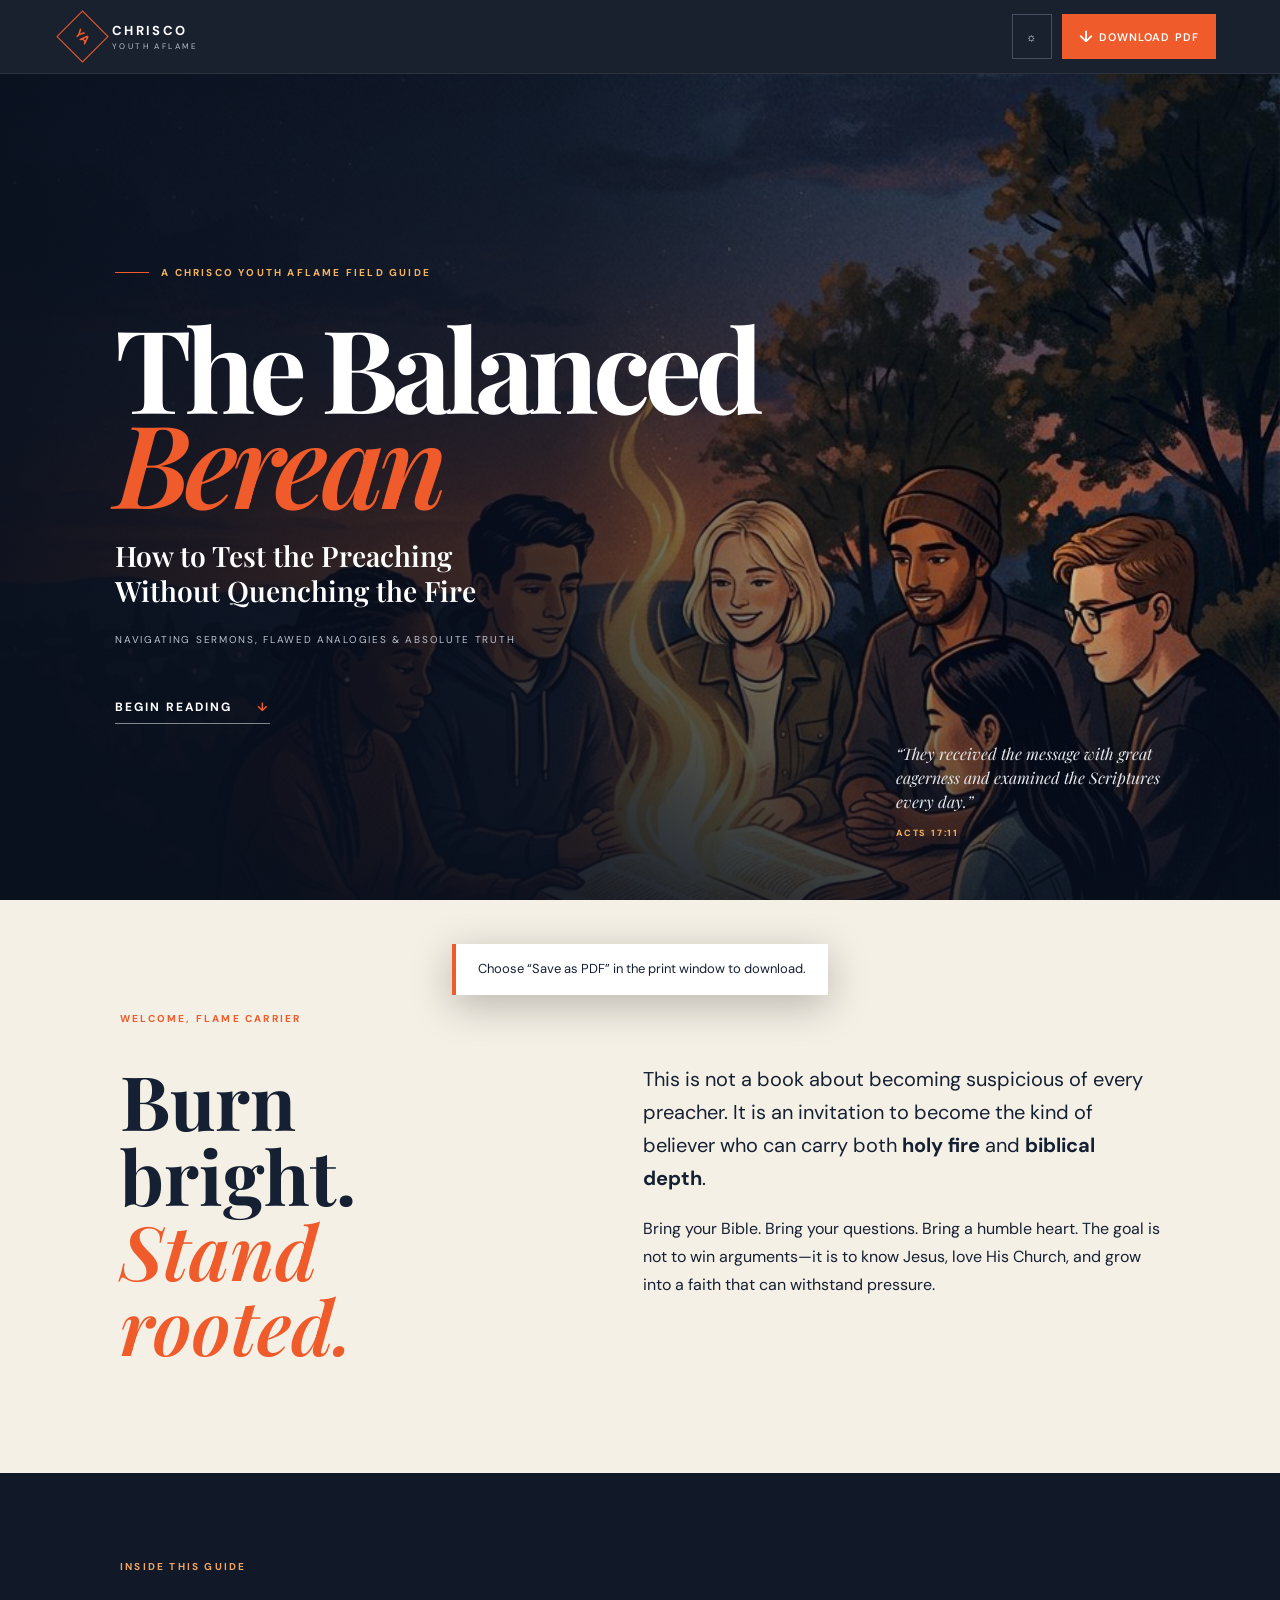
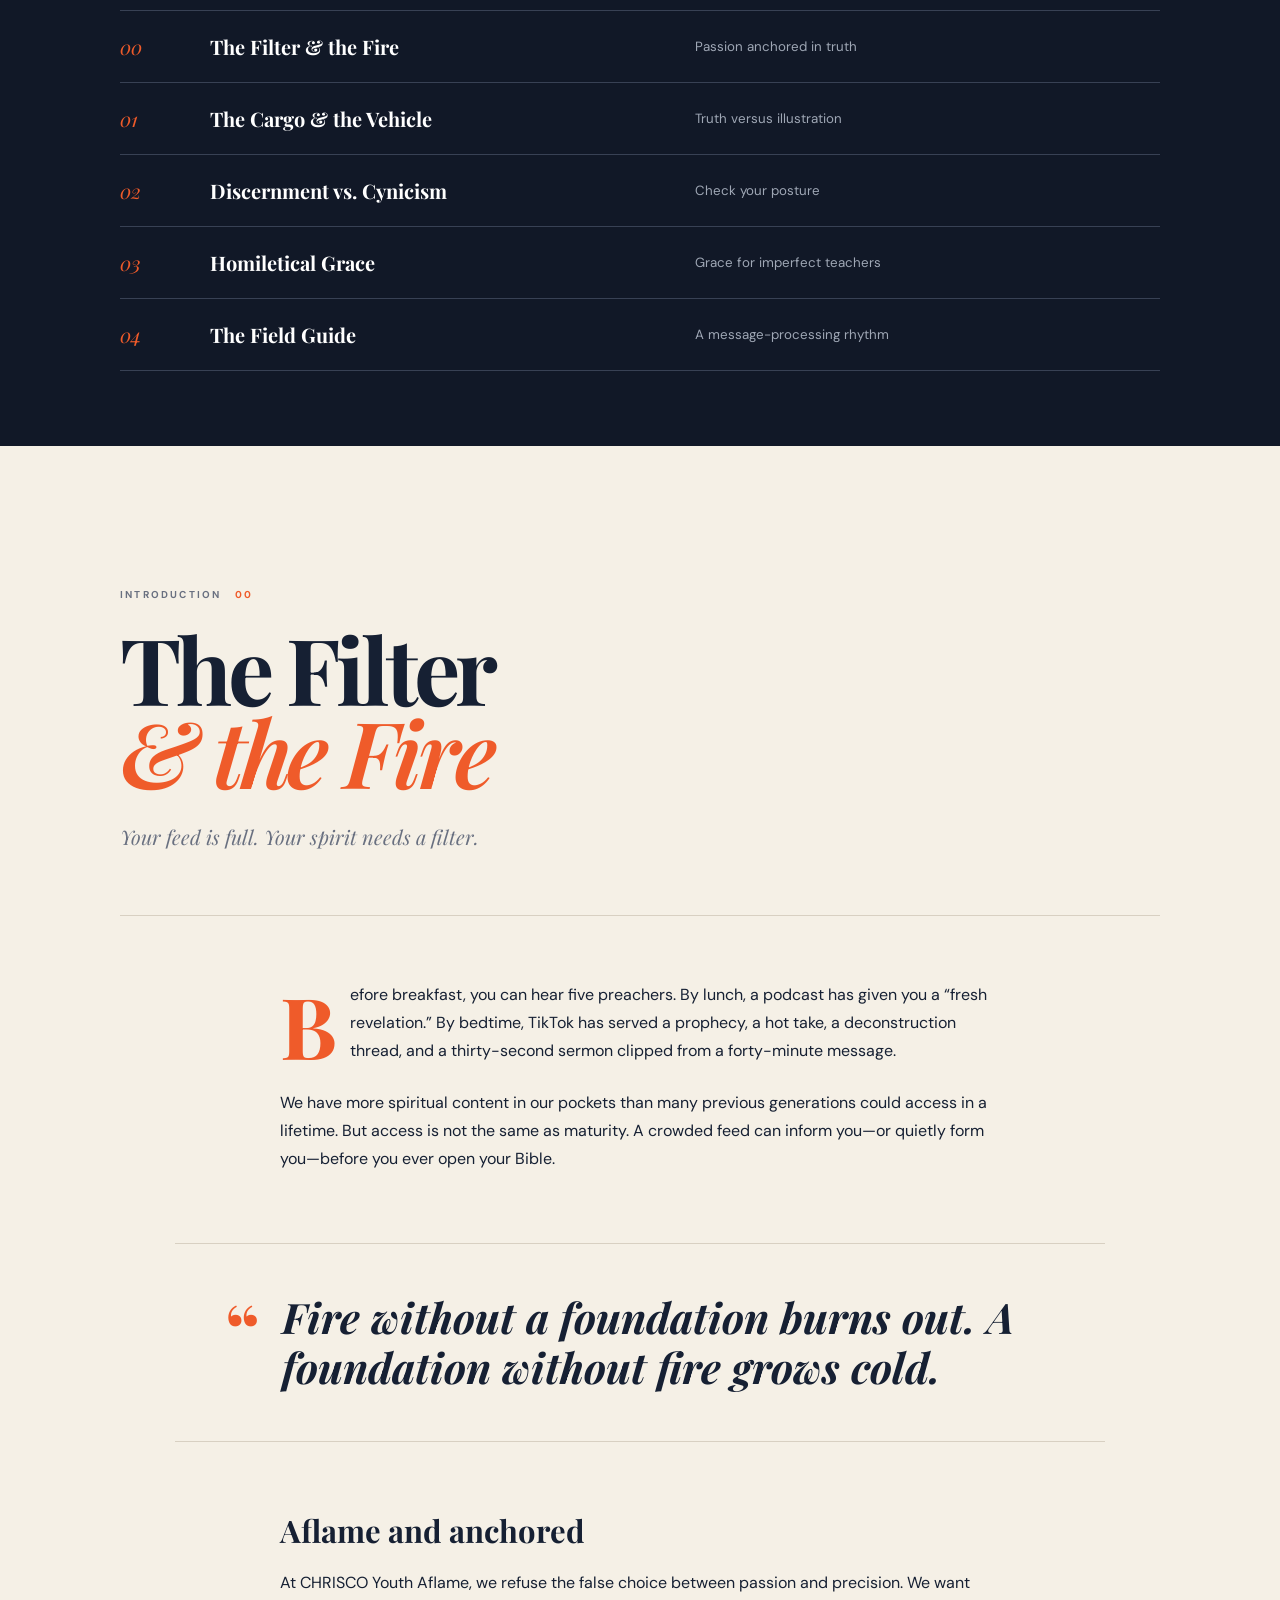
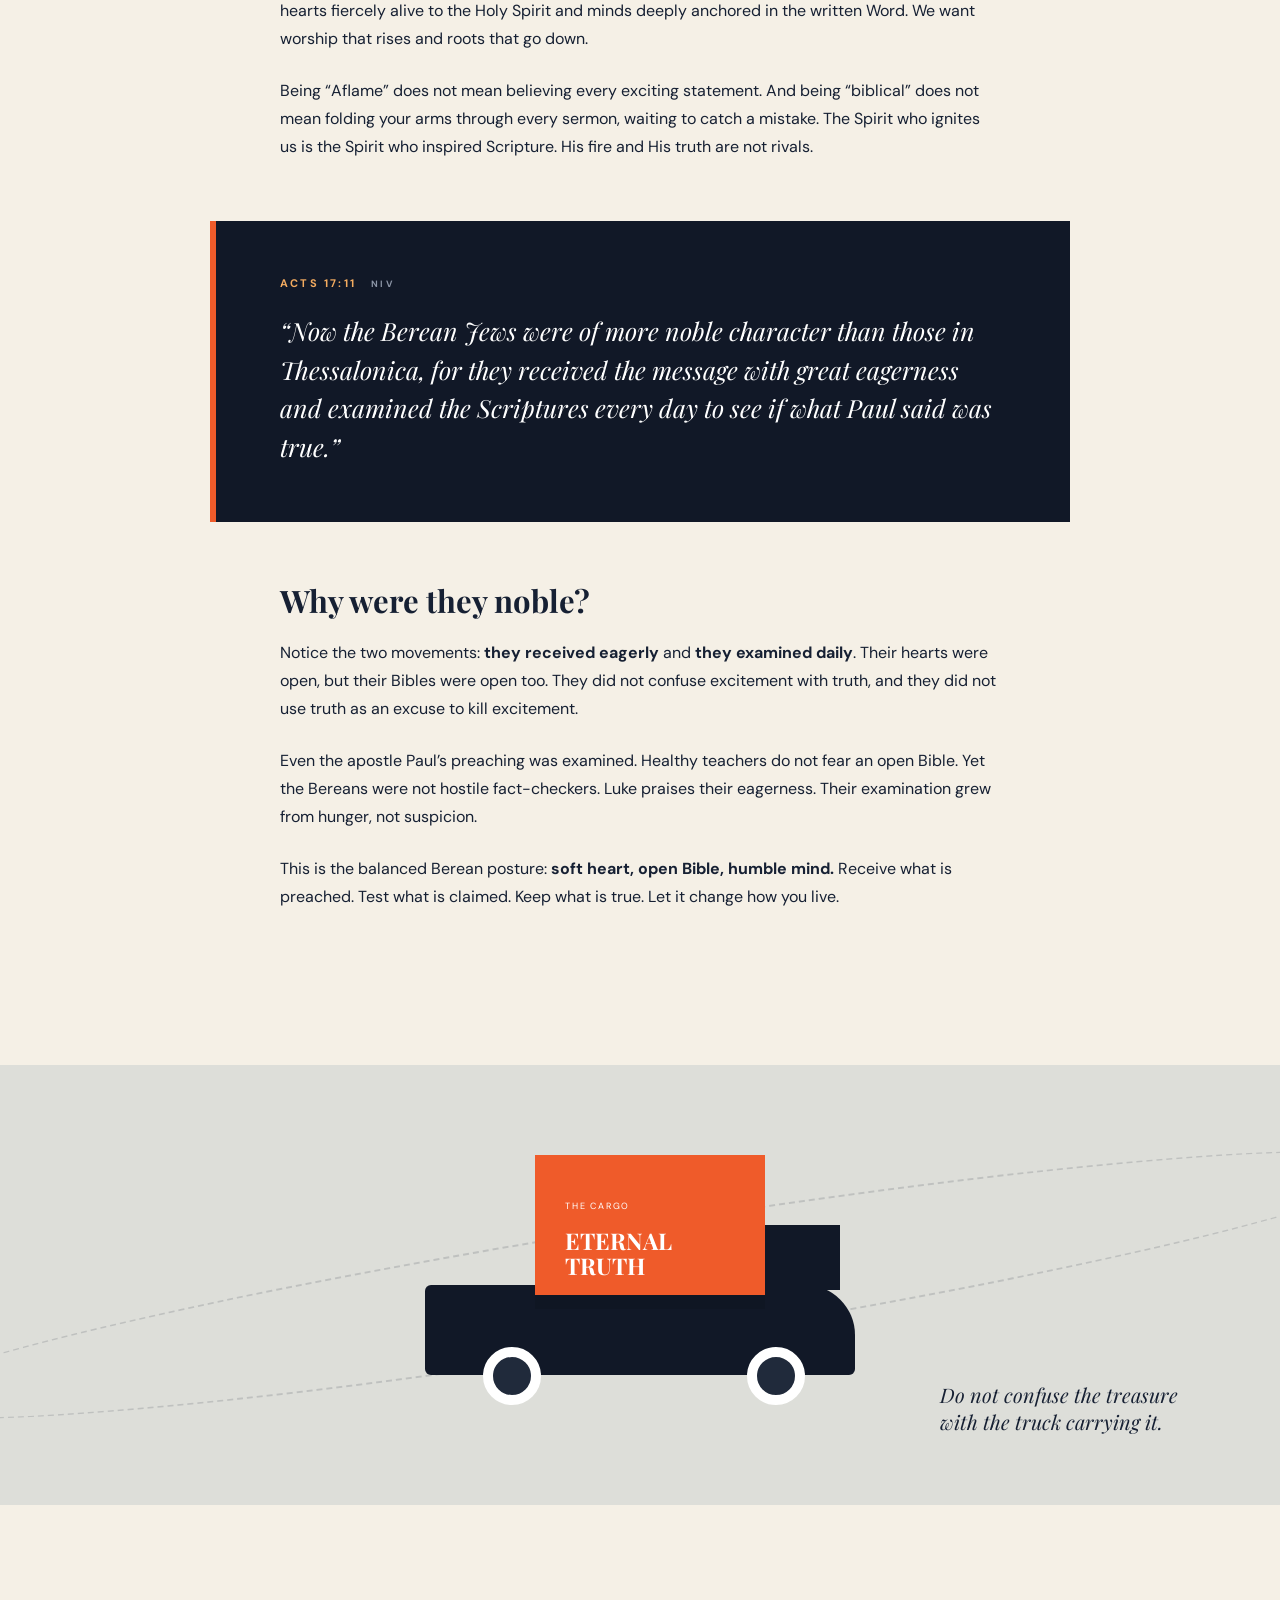
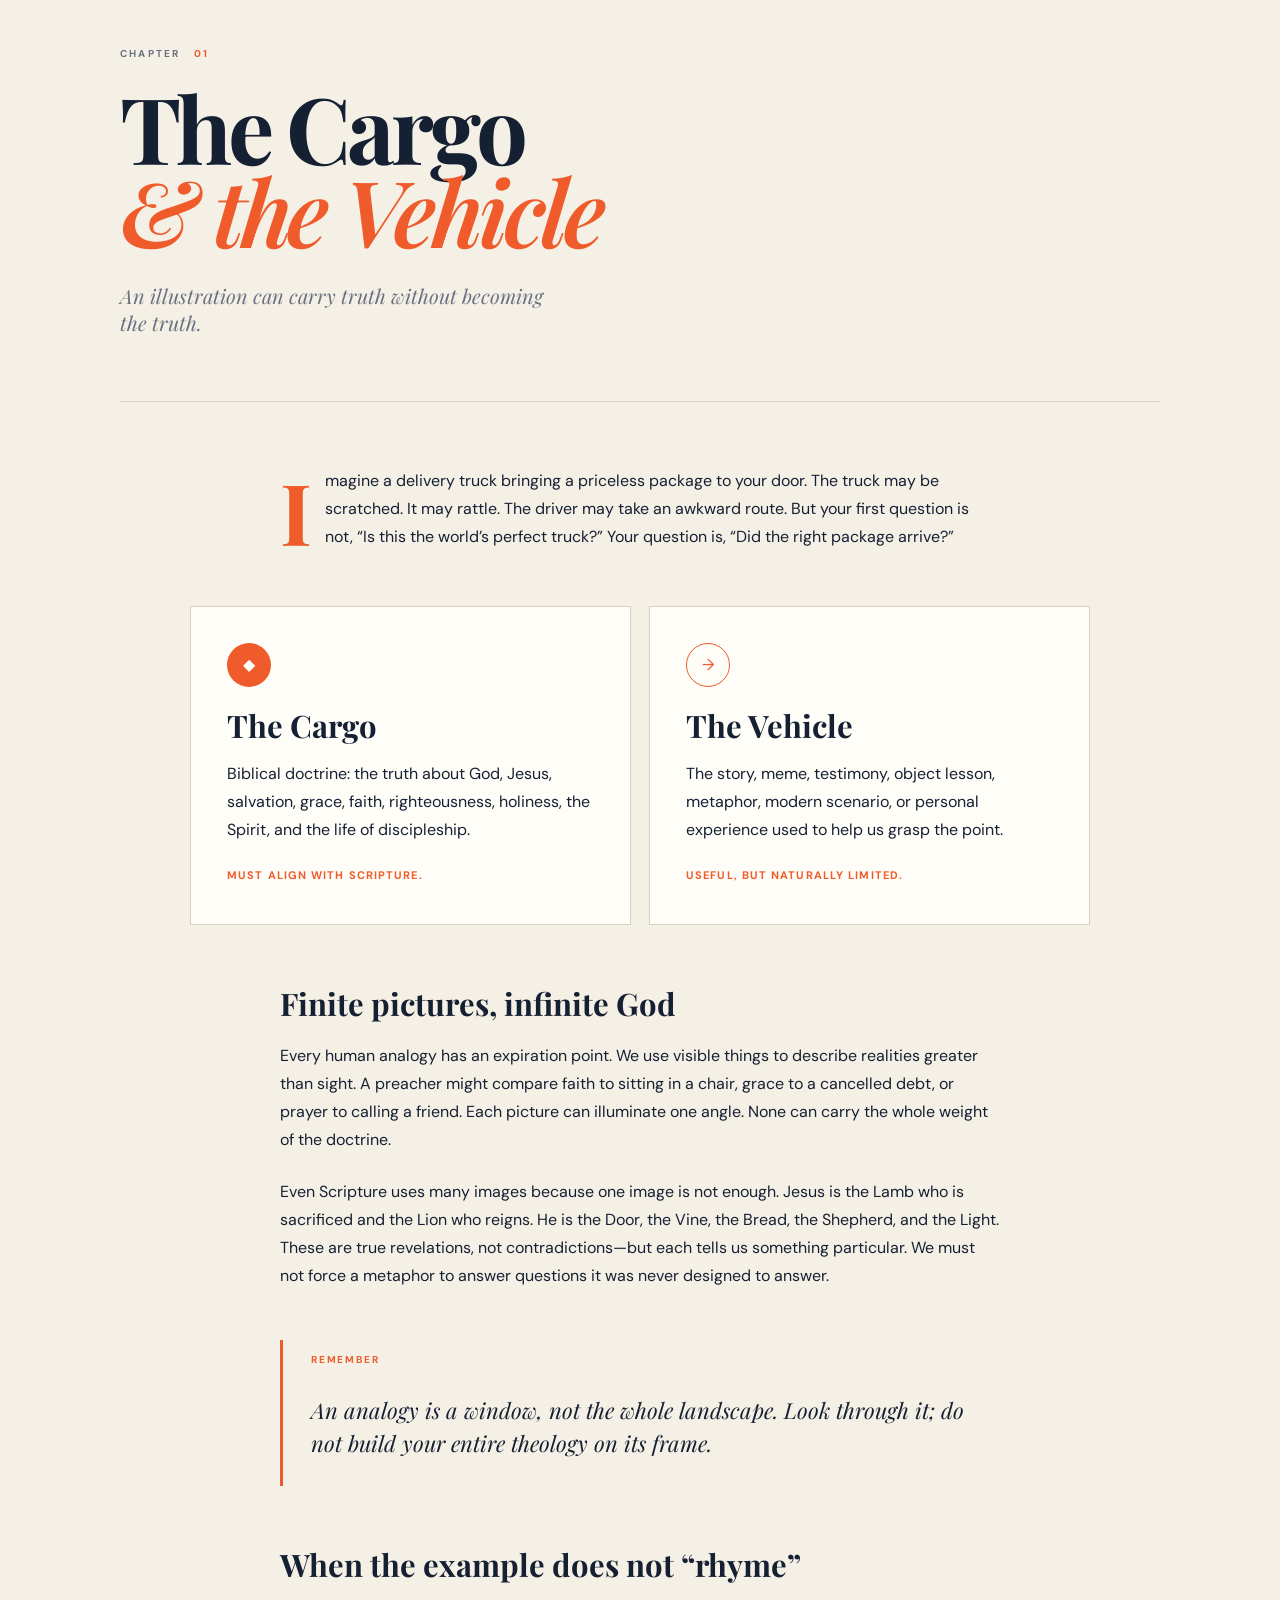
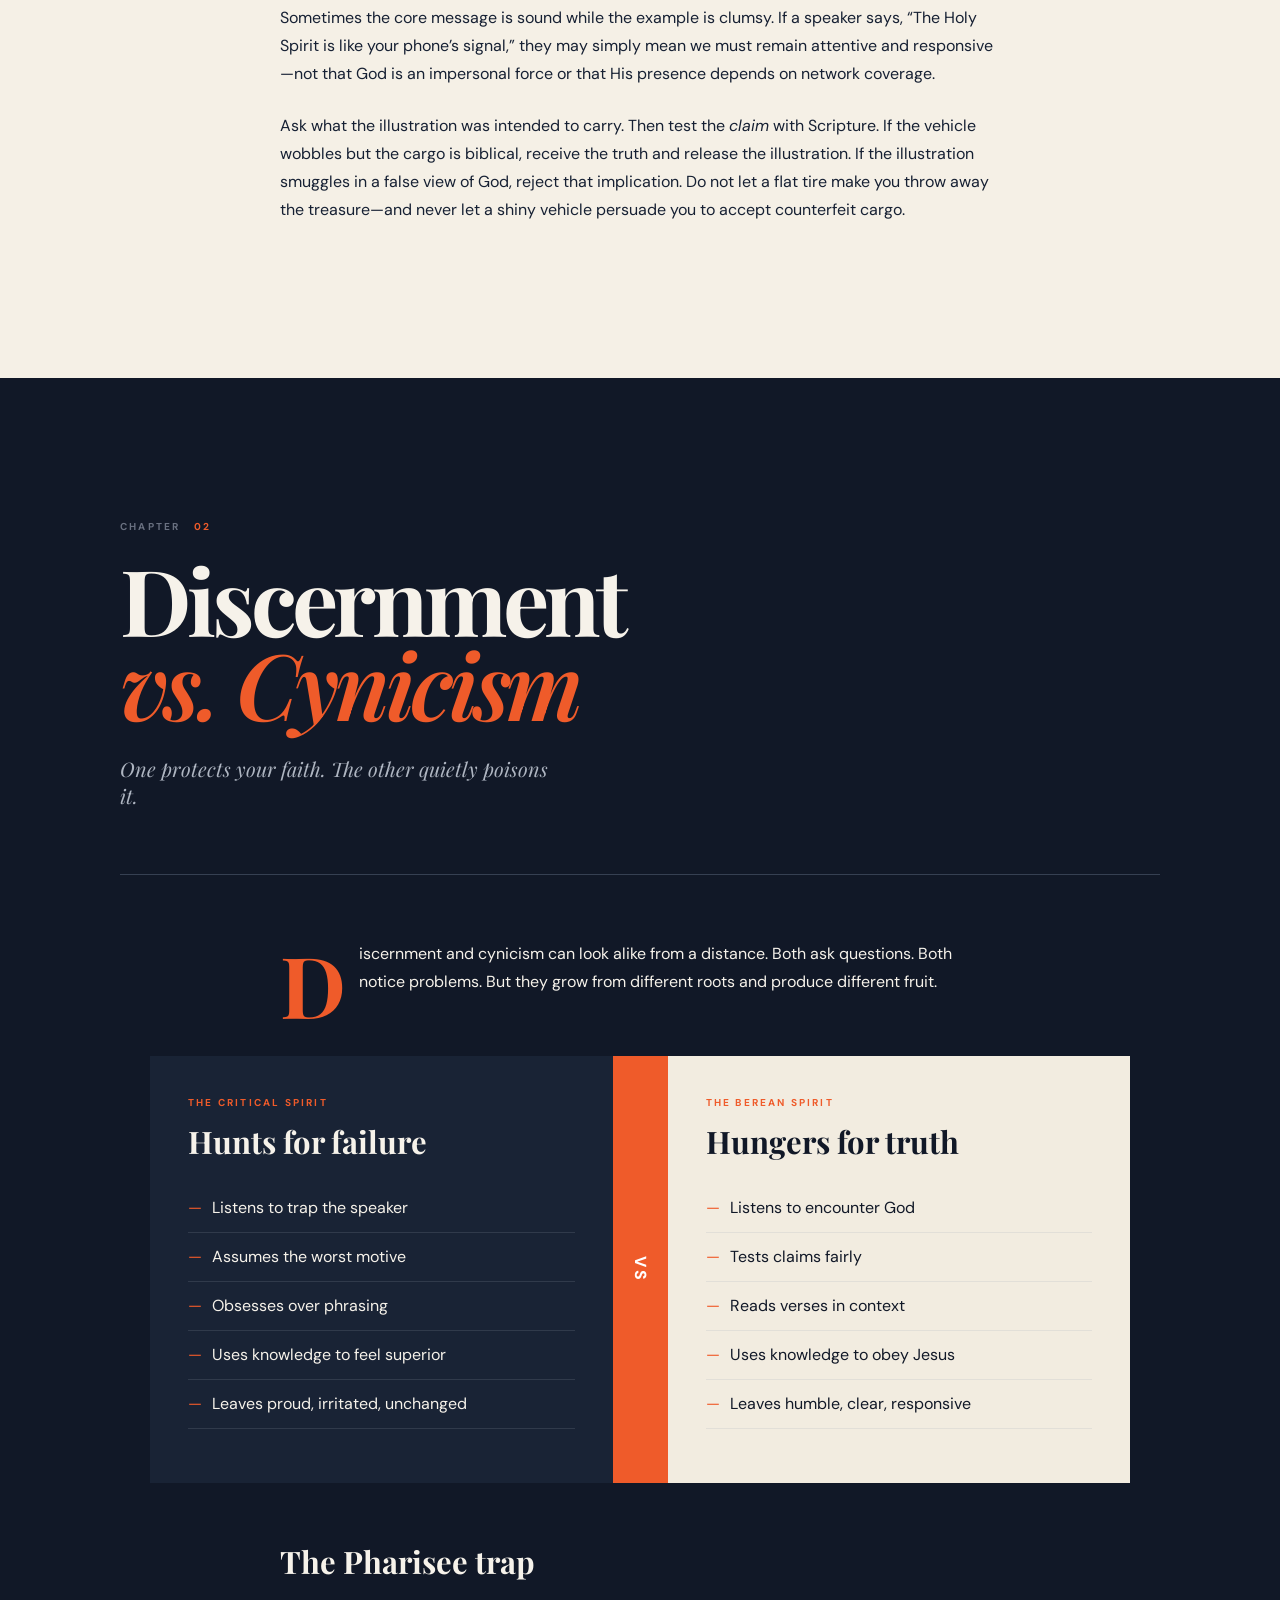
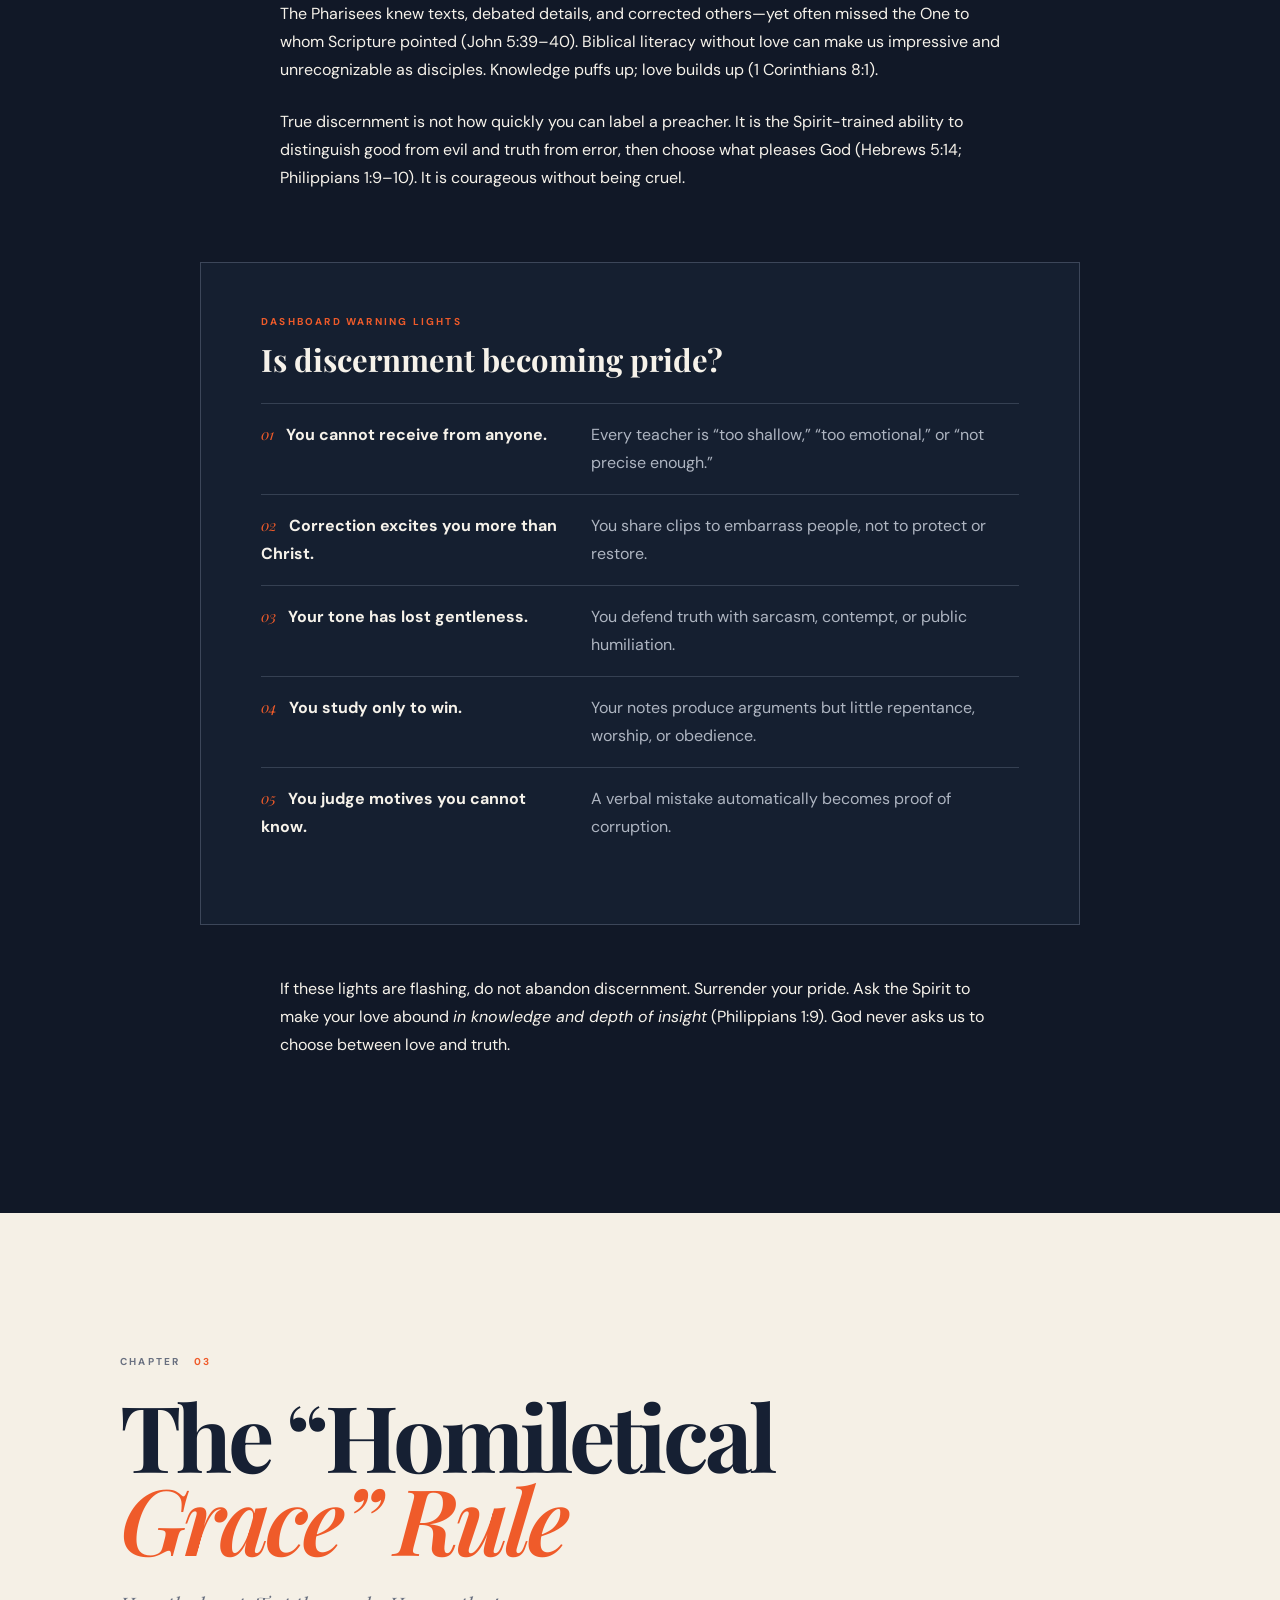
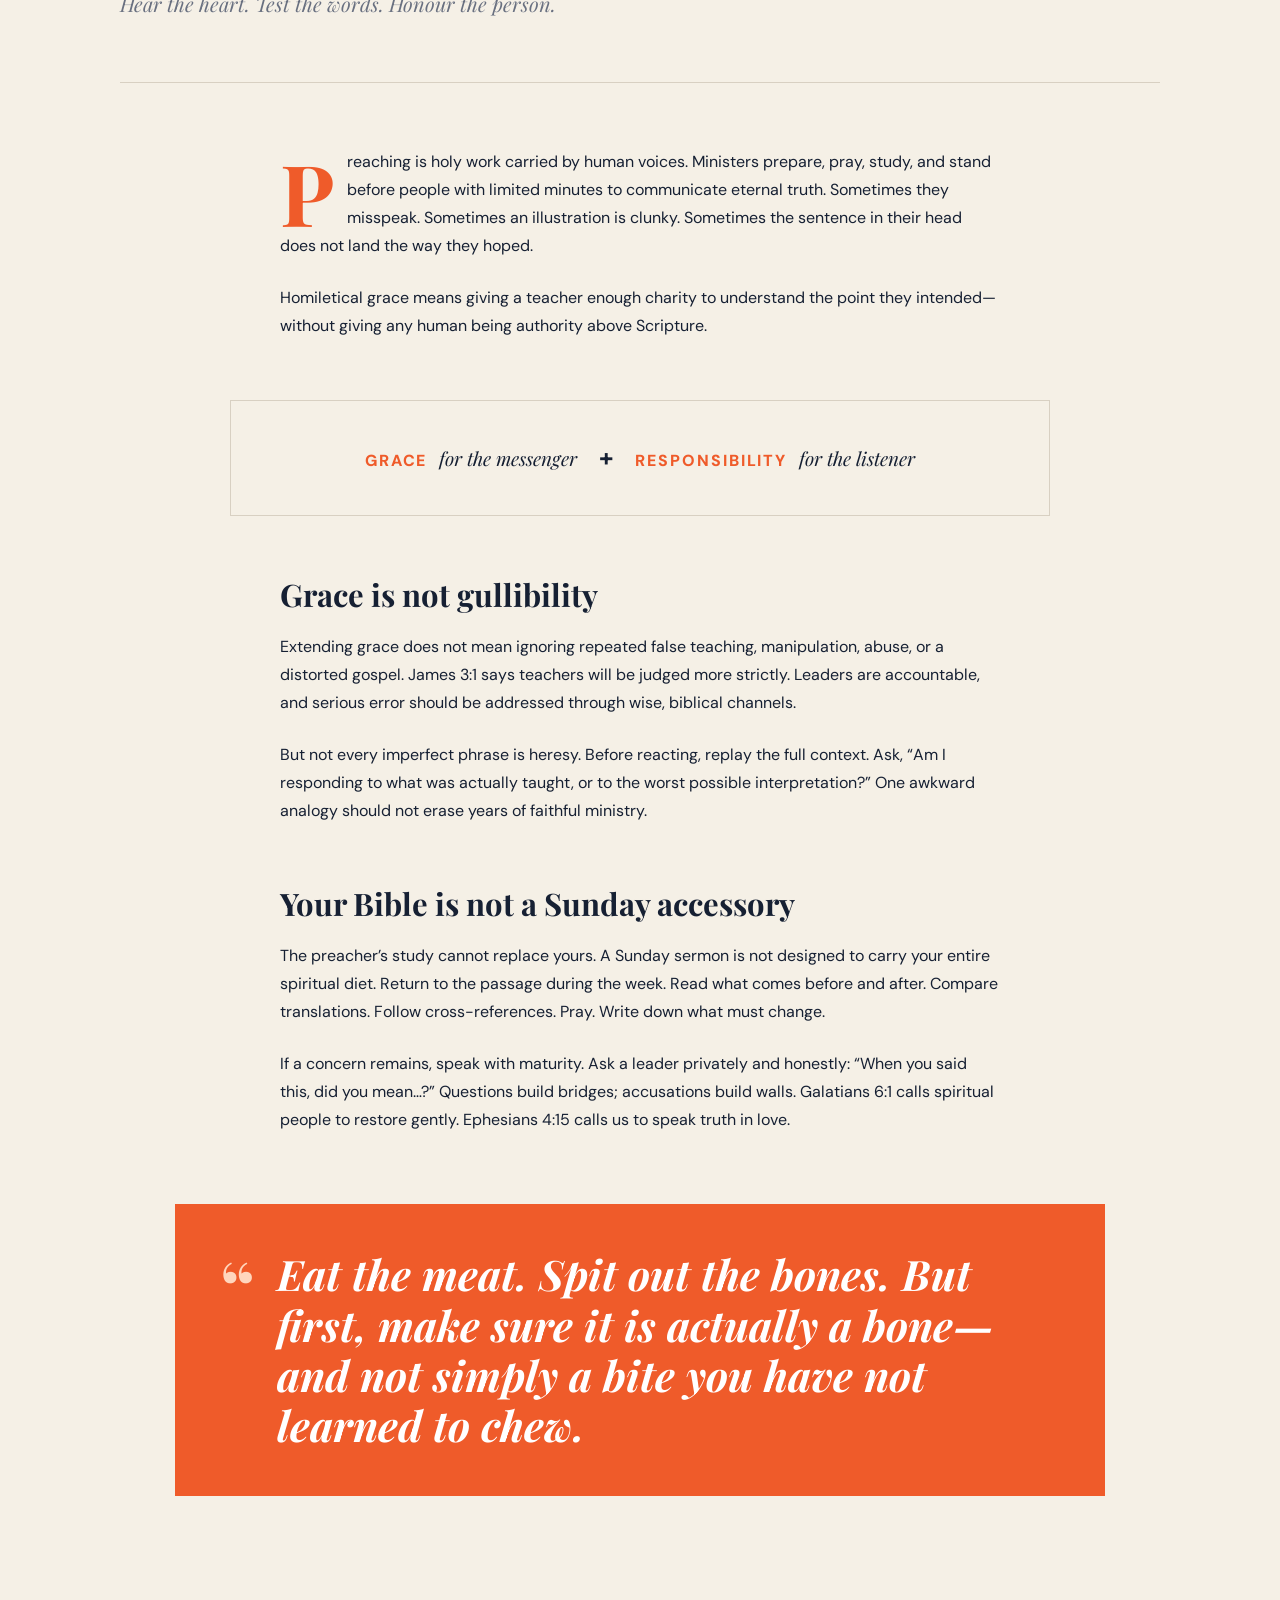
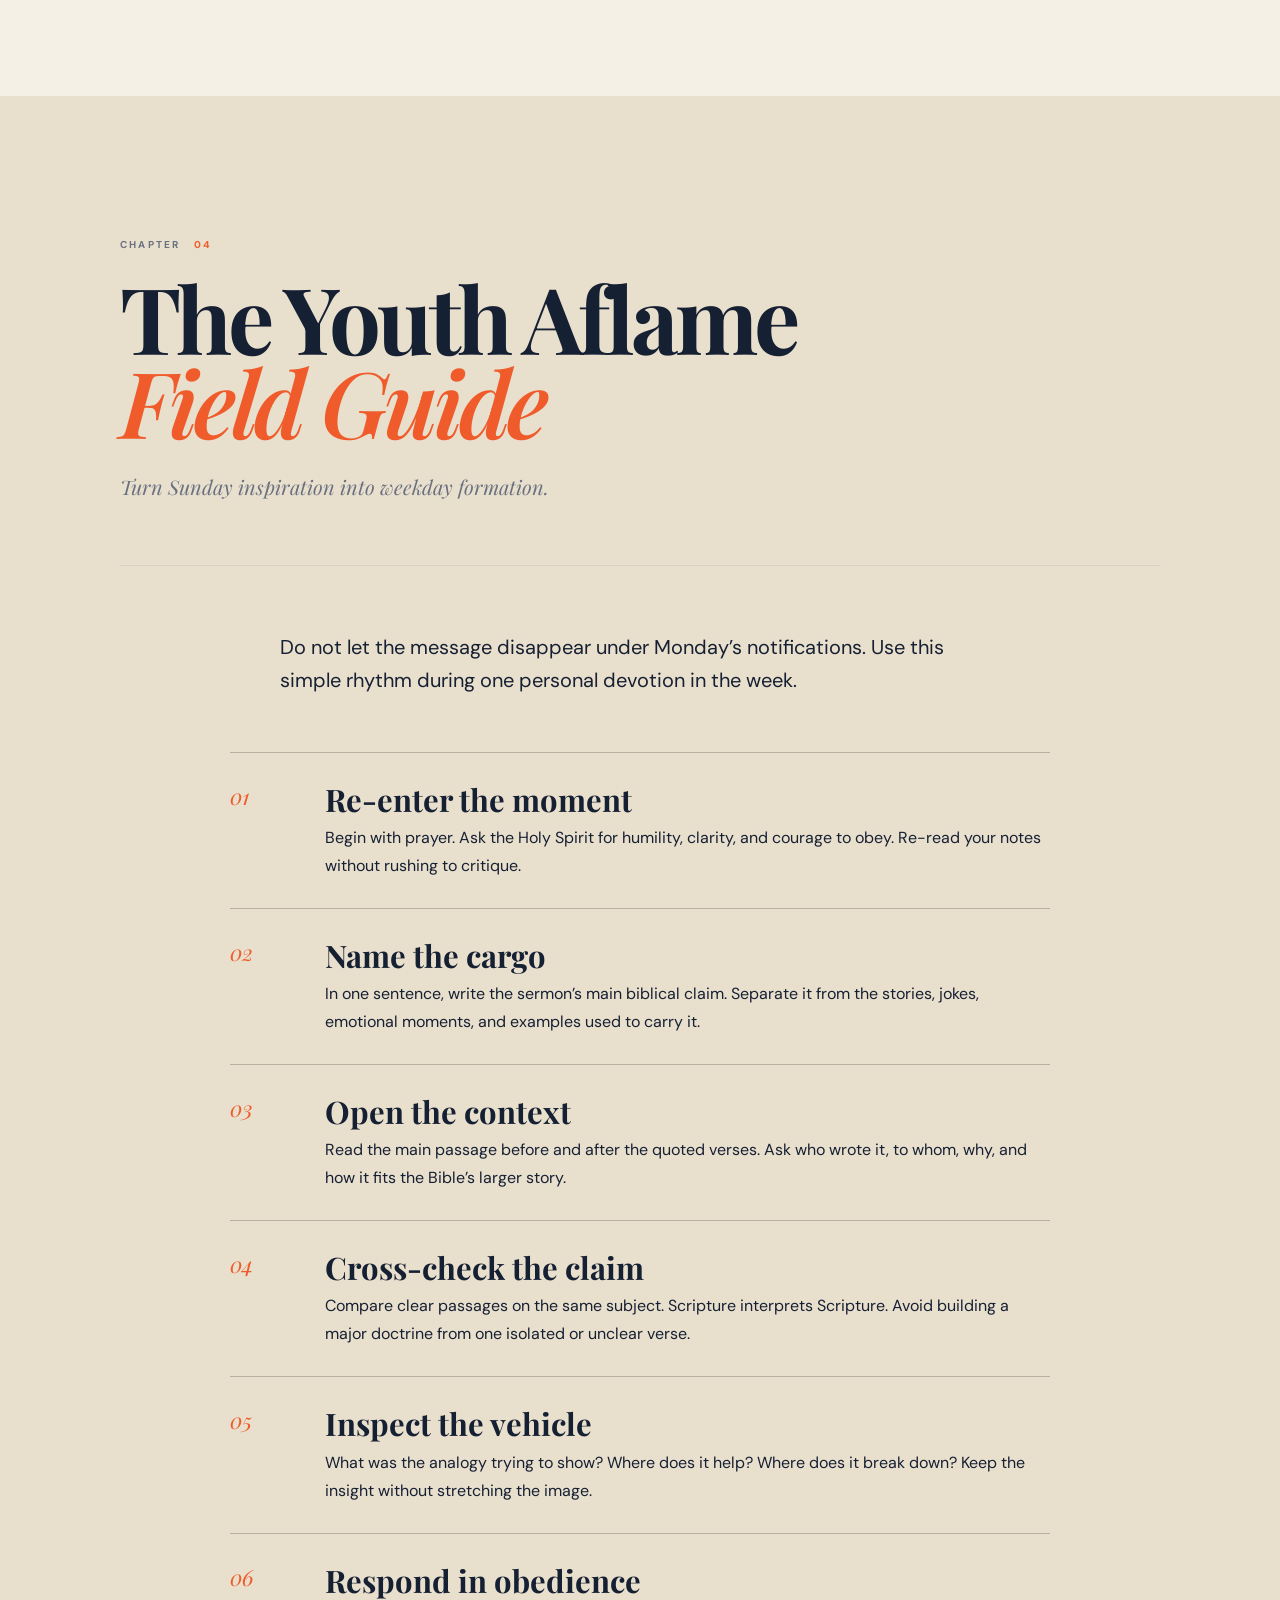
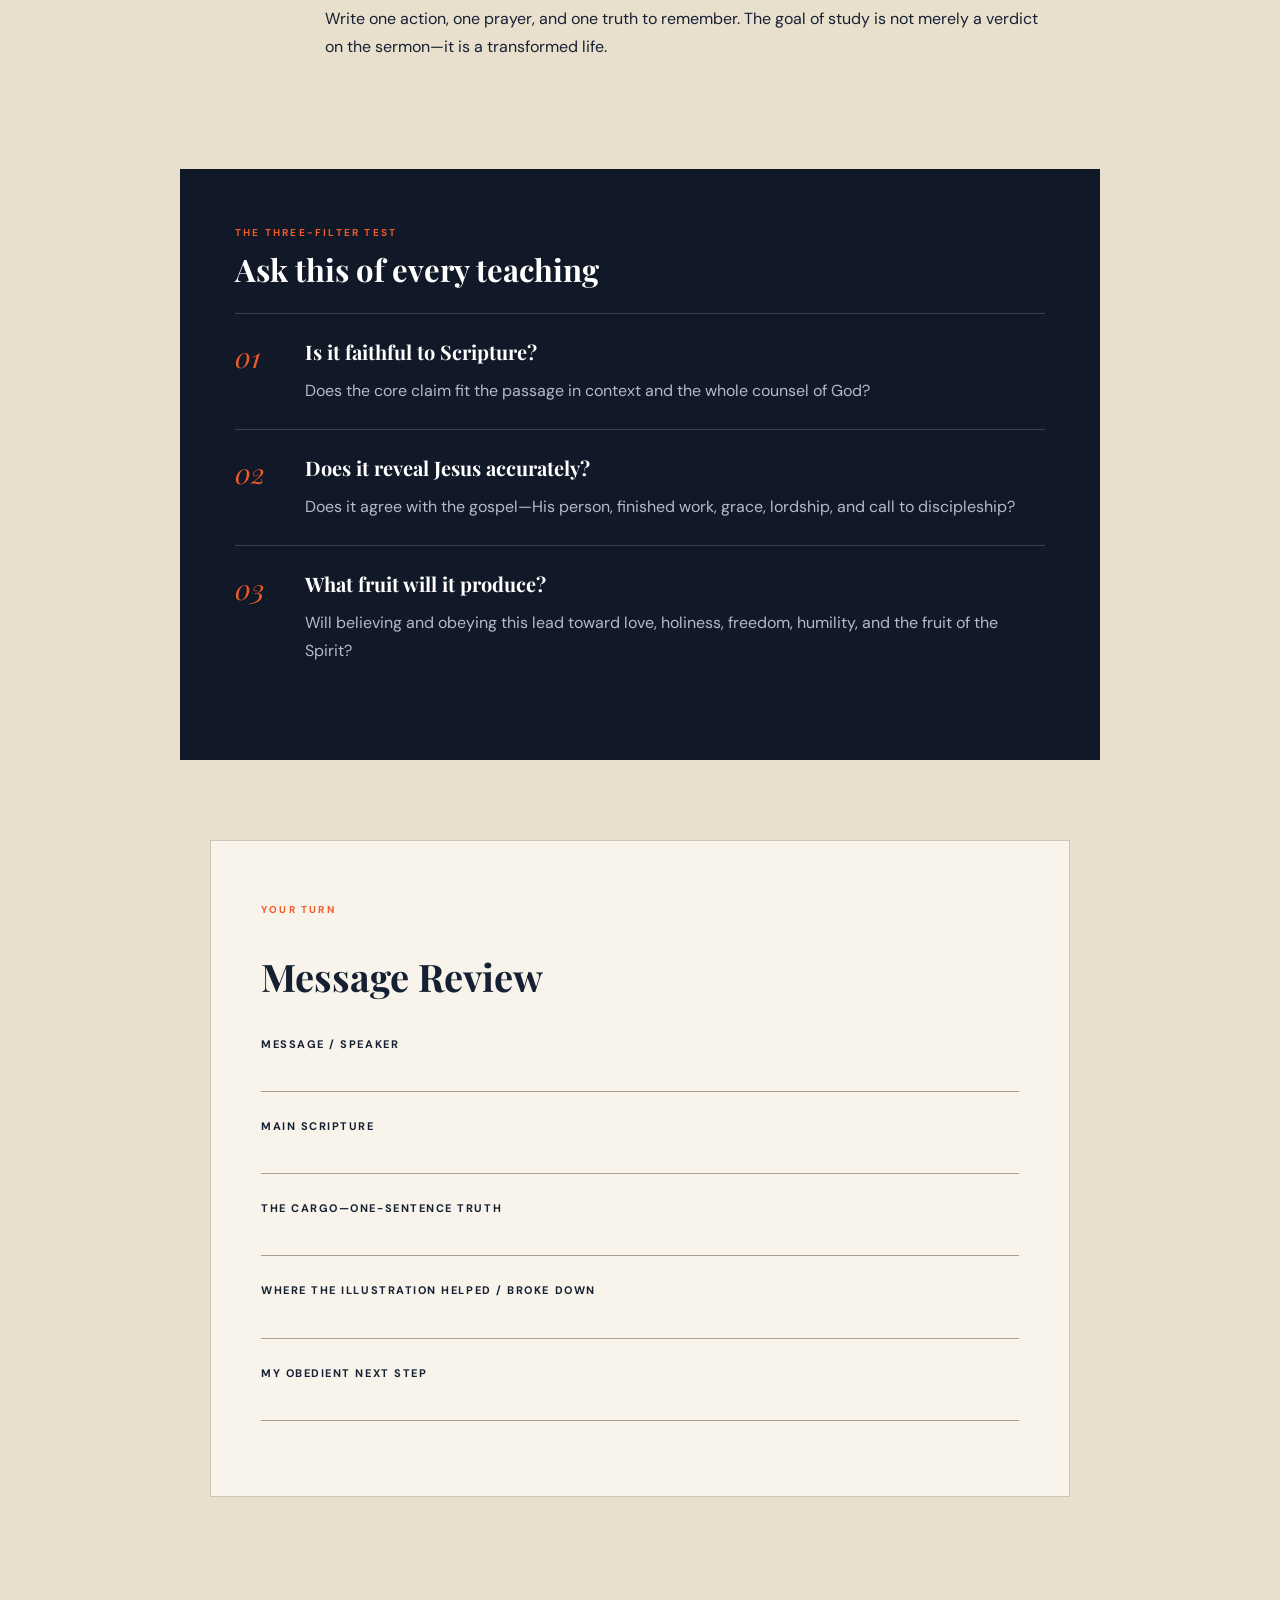
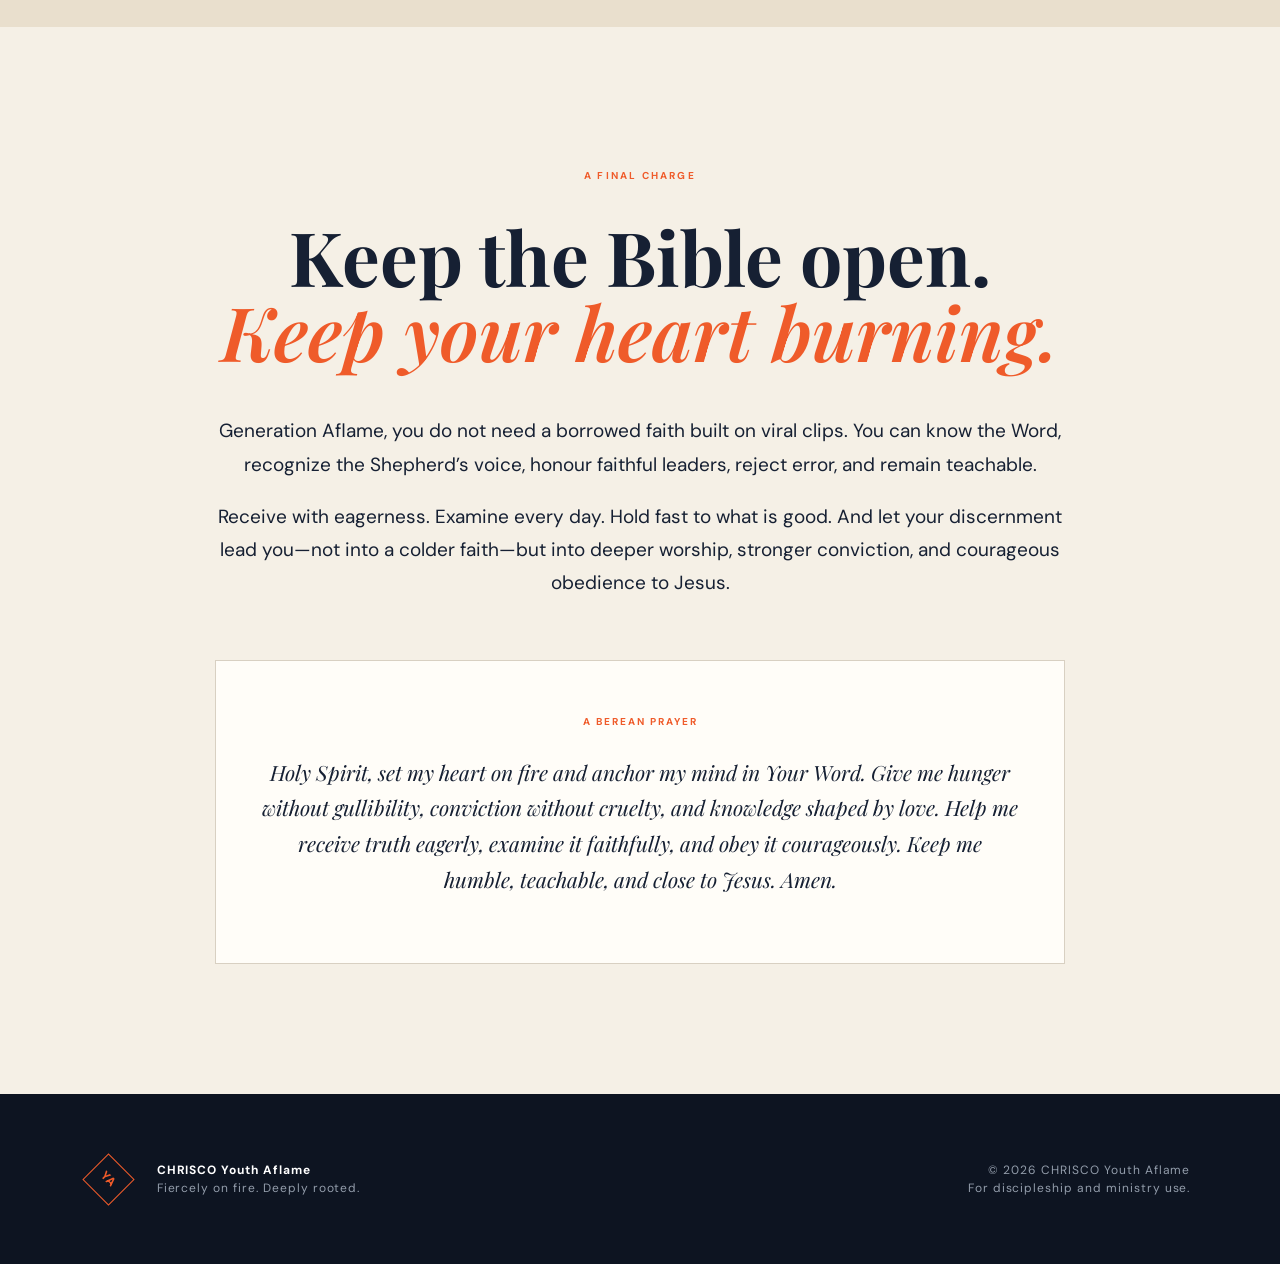
==== commit 465a4e4e: "Add downloadable PDF edition Co-authored-by: arena-agent <297053741+arena-agent@users.noreply.github" ====
--- a/index.html
+++ b/index.html
@@ -22,7 +22,7 @@
     </a>
     <nav aria-label="Book controls">
       <button class="icon-btn" id="themeToggle" type="button" aria-label="Toggle reading theme" title="Toggle reading theme">☼</button>
-      <button class="download-btn" id="downloadBtn" type="button"><span>↓</span> Download / Print</button>
+      <a class="download-btn" id="downloadBtn" href="The-Balanced-Berean-CHRISCO-Youth-Aflame.pdf" download><span>↓</span> Download PDF</a>
     </nav>
   </header>
 
--- a/styles.css
+++ b/styles.css
@@ -1,3 +1,3 @@
-:root{--ink:#162033;--paper:#f5f0e6;--paper2:#fffdf8;--orange:#ef5b2a;--gold:#d9a441;--navy:#111827;--muted:#697080;--line:#d8d0c2;--serif:'Playfair Display',Georgia,serif;--sans:'DM Sans',Arial,sans-serif}*{box-sizing:border-box}html{scroll-behavior:smooth;scroll-padding-top:76px}body{margin:0;background:var(--paper);color:var(--ink);font-family:var(--sans);line-height:1.75}body.night{--paper:#111827;--paper2:#192234;--ink:#f7f1e7;--muted:#aab1bf;--line:#354052}.reading-progress{position:fixed;z-index:1000;left:0;right:0;top:0;height:3px;background:transparent}.reading-progress span{display:block;width:0;height:100%;background:var(--orange)}.topbar{height:74px;padding:0 clamp(20px,5vw,72px);display:flex;align-items:center;justify-content:space-between;background:rgba(17,24,39,.96);color:#fff;position:sticky;top:0;z-index:999;border-bottom:1px solid rgba(255,255,255,.08)}.brand{display:flex;gap:11px;align-items:center;color:#fff;text-decoration:none;line-height:1}.brand-mark,.footer-mark{width:37px;height:37px;border:1px solid var(--orange);display:grid;place-items:center;font-weight:800;font-size:12px;color:var(--orange);transform:rotate(45deg)}.brand-mark::first-line,.footer-mark::first-line{transform:rotate(-45deg)}.brand>span:last-child{display:flex;flex-direction:column;gap:5px}.brand b{font-size:13px;letter-spacing:.18em}.brand small{font-size:8px;letter-spacing:.3em;color:#b8bfcb}.topbar nav{display:flex;gap:10px}.topbar button{font:600 11px var(--sans);letter-spacing:.1em;text-transform:uppercase;color:#fff;cursor:pointer}.icon-btn{border:1px solid #465063;background:transparent;width:40px}.download-btn{border:0;background:var(--orange);padding:12px 17px}.download-btn span{font-size:16px;margin-right:5px}.cover{height:calc(100vh - 74px);min-height:680px;position:relative;display:flex;align-items:center;color:#fff;overflow:hidden}.cover-image,.cover-shade{position:absolute;inset:0;width:100%;height:100%;object-fit:cover}.cover-shade{background:linear-gradient(90deg,rgba(9,16,30,.95) 0%,rgba(9,16,30,.73) 43%,rgba(9,16,30,.1) 77%),linear-gradient(0deg,rgba(9,16,30,.75),transparent 45%)}.cover-copy{position:relative;z-index:2;margin-left:clamp(25px,9vw,150px);max-width:700px}.eyebrow,.section-label,.mini-label{text-transform:uppercase;letter-spacing:.22em;font-weight:700;font-size:10px}.eyebrow{color:#f6b45d;display:flex;align-items:center;gap:12px}.eyebrow span{width:34px;height:1px;background:var(--orange)}.cover h1{font:700 clamp(64px,9vw,130px)/.82 var(--serif);letter-spacing:-.055em;margin:38px 0 30px}.cover h1 em,.chapter-head h2 i,.welcome h2 i,.closing h2 i{color:var(--orange);font-weight:600}.subtitle{font:600 clamp(20px,2.2vw,31px)/1.25 var(--serif);margin:0}.cover-note{text-transform:uppercase;letter-spacing:.17em;font-size:10px;color:#bdc4cf;margin:22px 0 44px}.start-reading{color:#fff;text-decoration:none;border-bottom:1px solid rgba(255,255,255,.5);padding-bottom:8px;font-size:12px;text-transform:uppercase;letter-spacing:.16em;font-weight:700}.start-reading span{margin-left:20px;color:var(--orange)}.cover-verse{position:absolute;right:5vw;bottom:5vh;z-index:2;width:280px;font:italic 16px/1.5 var(--serif);color:#e4e7ec}.cover-verse cite{display:block;font:700 9px var(--sans);letter-spacing:.2em;text-transform:uppercase;color:#f6b45d;margin-top:13px}.content-shell{width:min(1040px,calc(100% - 44px));margin:auto}.welcome{padding:110px 0}.section-label{color:var(--orange);margin-bottom:35px}.welcome-grid{display:grid;grid-template-columns:.9fr 1.1fr;gap:100px}.welcome h2,.closing h2{font:700 clamp(44px,6vw,75px)/1 var(--serif);margin:0}.welcome p{margin-top:0}.lead{font-size:20px;line-height:1.65}.toc-wrap{background:var(--navy);color:#fff;padding:75px 0}.section-label.light{color:#f2a65f}.toc ol{list-style:none;padding:0;margin:0;border-top:1px solid #384154}.toc li{border-bottom:1px solid #384154}.toc a{color:#fff;text-decoration:none;display:grid;grid-template-columns:70px 1fr 1fr;gap:20px;align-items:center;padding:22px 0;transition:.2s}.toc a:hover{padding-left:8px;background:rgba(255,255,255,.025)}.toc a>span{font:italic 20px var(--serif);color:var(--orange)}.toc b{font:700 20px var(--serif)}.toc small{color:#9fa7b5}.chapter{padding:130px 0}.chapter-head{border-bottom:1px solid var(--line);padding-bottom:45px;margin-bottom:65px;position:relative}.chapter-number{font-size:10px;font-weight:700;letter-spacing:.22em;text-transform:uppercase;color:var(--muted)}.chapter-number span{color:var(--orange);margin-left:9px}.chapter-head h2{font:700 clamp(52px,8vw,92px)/.91 var(--serif);letter-spacing:-.045em;margin:22px 0 30px}.chapter-deck{font:italic 20px var(--serif);color:var(--muted);max-width:450px}.prose{max-width:720px;margin:auto}.prose>p{margin:0 0 24px}.dropcap:first-letter{float:left;font:700 85px/.72 var(--serif);color:var(--orange);margin:13px 13px 0 0}.prose h3{font:700 31px/1.2 var(--serif);margin:60px 0 20px}.pullquote{max-width:930px;margin:70px -105px;padding:48px 50px;border-top:1px solid var(--line);border-bottom:1px solid var(--line);display:flex;gap:22px}.pullquote>span{font:700 75px/1 var(--serif);color:var(--orange)}.pullquote p{font:italic 700 clamp(28px,4vw,42px)/1.2 var(--serif);margin:0}.scripture-card{background:var(--navy);color:#fff;margin:60px -70px;padding:55px 70px;position:relative}.scripture-card:before{content:'';position:absolute;left:0;top:0;bottom:0;width:6px;background:var(--orange)}.scripture-ref{font:700 11px var(--sans);letter-spacing:.2em;text-transform:uppercase;color:#f3ab60}.scripture-ref small{color:#8d96a7;margin-left:10px}.scripture-card blockquote{font:italic 25px/1.55 var(--serif);margin:22px 0 0}.full-bleed{background:#ddded9;min-height:440px;position:relative;overflow:hidden}.cargo-visual{display:grid;place-items:center}.route-line{position:absolute;width:120%;height:120px;border:2px dashed rgba(22,32,51,.15);border-radius:50%;transform:rotate(-9deg)}.cargo-box{position:absolute;z-index:2;width:230px;height:140px;background:var(--orange);left:calc(50% - 105px);top:90px;padding:35px 30px;color:#fff;box-shadow:0 14px 0 rgba(0,0,0,.1)}.cargo-box span{font-size:9px;letter-spacing:.2em}.cargo-box b{display:block;font:700 23px/1.1 var(--serif);margin-top:10px}.vehicle{width:430px;height:90px;background:var(--navy);position:absolute;top:220px;border-radius:6px 50px 6px 6px}.vehicle:before{content:'';position:absolute;right:15px;top:-60px;border-bottom:65px solid var(--navy);border-left:90px solid transparent;width:80px}.vehicle i{position:absolute;width:58px;height:58px;border-radius:50%;background:#202a3b;border:10px solid #fff;bottom:-30px}.vehicle i:nth-child(2){left:58px}.vehicle i:nth-child(3){right:50px}.cargo-visual>p{position:absolute;right:8vw;bottom:50px;font:italic 20px var(--serif);color:var(--ink)}.two-cards{display:grid;grid-template-columns:1fr 1fr;gap:18px;margin:55px -90px}.two-cards section{padding:36px;background:var(--paper2);border:1px solid var(--line)}.two-cards h3{margin:20px 0 12px}.two-cards b{font-size:11px;color:var(--orange);text-transform:uppercase;letter-spacing:.1em}.card-icon{display:grid;place-items:center;width:44px;height:44px;border-radius:50%;background:var(--orange);color:#fff}.card-icon.outline{background:none;border:1px solid var(--orange);color:var(--orange)}.margin-note{border-left:3px solid var(--orange);padding:4px 0 4px 28px;margin:50px 0}.margin-note b{color:var(--orange);text-transform:uppercase;letter-spacing:.18em;font-size:10px}.margin-note p{font:italic 22px/1.5 var(--serif)}.chapter-dark{background:var(--navy);color:#f6f2ea;padding:130px 0}.chapter-dark .chapter-head{border-color:#364052}.chapter-dark .chapter-deck{color:#aeb5c1}.versus{display:grid;grid-template-columns:1fr 55px 1fr;align-items:stretch;margin:60px -130px}.versus section{background:#192335;padding:38px}.versus section:last-child{background:#f2ece0;color:var(--navy)}.versus .vs{display:grid;place-items:center;background:var(--orange);color:#fff;font-weight:800;writing-mode:vertical-rl;letter-spacing:.2em}.versus h3{margin:12px 0 24px}.versus ul{list-style:none;padding:0}.versus li{padding:10px 0;border-bottom:1px solid rgba(150,160,175,.18)}.versus li:before{content:'—';color:var(--orange);margin-right:10px}.mini-label{color:var(--orange);margin:0}.warning-box{margin:70px -80px 50px;padding:50px 60px;border:1px solid #3c4659;background:#151f30}.warning-box h3{margin:10px 0 25px}.warning-box ol{list-style:none;padding:0;counter-reset:w}.warning-box li{counter-increment:w;display:grid;grid-template-columns:1fr 1.4fr;gap:25px;padding:17px 0;border-top:1px solid #354052}.warning-box li b:before{content:'0'counter(w);color:var(--orange);font:italic 15px var(--serif);margin-right:12px}.warning-box li span{color:#aeb5c1}.formula{margin:60px -50px;padding:35px;border:1px solid var(--line);display:flex;align-items:baseline;gap:12px;justify-content:center;flex-wrap:wrap;text-align:center}.formula span{color:var(--orange);font-weight:800;letter-spacing:.12em}.formula b{font:italic 19px var(--serif)}.formula strong{font-size:25px;margin:0 10px}.pullquote.orange{background:var(--orange);color:#fff;border:0;padding:45px}.pullquote.orange>span{color:#ffd6bd}.field-guide{background:#e9dfcd;padding:130px 0;color:#162033}.steps{margin:55px -50px}.steps section{display:grid;grid-template-columns:75px 1fr;gap:20px;border-top:1px solid #bbb09f;padding:28px 0}.steps section>span{font:italic 22px var(--serif);color:var(--orange)}.steps h3{margin:0 0 6px}.steps p{margin:0}.filter-card{background:var(--navy);color:#fff;padding:55px;margin:80px -100px}.filter-card h3{margin:10px 0 25px}.filter-card ol{list-style:none;padding:0}.filter-card li{display:grid;grid-template-columns:70px 1fr;border-top:1px solid #384154;padding:24px 0}.filter-card li>span{font:italic 28px var(--serif);color:var(--orange)}.filter-card li b{font:700 20px var(--serif)}.filter-card li p{color:#b4bbc7;margin:8px 0 0}.practice-page{background:#f8f4ec;padding:50px;margin:70px -70px 0;border:1px solid #cfc5b5}.practice-page h3{font-size:38px;margin:5px 0 35px}.practice-page label{font-size:11px;text-transform:uppercase;letter-spacing:.14em;font-weight:700;display:block;margin:25px 0}.practice-page label span{display:block;height:38px;border-bottom:1px solid #a9a092}.closing{padding:130px 0;text-align:center;max-width:850px}.closing>p:not(.section-label){font-size:19px}.closing h2{margin-bottom:45px}.prayer{background:var(--paper2);border:1px solid var(--line);padding:45px;margin-top:60px}.prayer span{color:var(--orange);font-size:10px;letter-spacing:.2em;text-transform:uppercase;font-weight:700}.prayer p{font:italic 21px/1.7 var(--serif)}footer{background:#0d1421;color:#fff;padding:55px clamp(22px,7vw,100px);display:flex;align-items:center;gap:30px}footer p{line-height:1.5;font-size:12px;letter-spacing:.08em}footer span{color:#939dab}.copyright{margin-left:auto;text-align:right;color:#939dab}.toast{position:fixed;z-index:1100;bottom:25px;left:50%;transform:translate(-50%,120px);background:#fff;color:#172033;padding:14px 22px;border-left:4px solid var(--orange);box-shadow:0 10px 40px rgba(0,0,0,.25);font-size:13px;transition:.3s}.toast.show{transform:translate(-50%,0)}
+:root{--ink:#162033;--paper:#f5f0e6;--paper2:#fffdf8;--orange:#ef5b2a;--gold:#d9a441;--navy:#111827;--muted:#697080;--line:#d8d0c2;--serif:'Playfair Display',Georgia,serif;--sans:'DM Sans',Arial,sans-serif}*{box-sizing:border-box}html{scroll-behavior:smooth;scroll-padding-top:76px}body{margin:0;background:var(--paper);color:var(--ink);font-family:var(--sans);line-height:1.75}body.night{--paper:#111827;--paper2:#192234;--ink:#f7f1e7;--muted:#aab1bf;--line:#354052}.reading-progress{position:fixed;z-index:1000;left:0;right:0;top:0;height:3px;background:transparent}.reading-progress span{display:block;width:0;height:100%;background:var(--orange)}.topbar{height:74px;padding:0 clamp(20px,5vw,72px);display:flex;align-items:center;justify-content:space-between;background:rgba(17,24,39,.96);color:#fff;position:sticky;top:0;z-index:999;border-bottom:1px solid rgba(255,255,255,.08)}.brand{display:flex;gap:11px;align-items:center;color:#fff;text-decoration:none;line-height:1}.brand-mark,.footer-mark{width:37px;height:37px;border:1px solid var(--orange);display:grid;place-items:center;font-weight:800;font-size:12px;color:var(--orange);transform:rotate(45deg)}.brand-mark::first-line,.footer-mark::first-line{transform:rotate(-45deg)}.brand>span:last-child{display:flex;flex-direction:column;gap:5px}.brand b{font-size:13px;letter-spacing:.18em}.brand small{font-size:8px;letter-spacing:.3em;color:#b8bfcb}.topbar nav{display:flex;gap:10px}.topbar button,.topbar .download-btn{font:600 11px var(--sans);letter-spacing:.1em;text-transform:uppercase;color:#fff;cursor:pointer}.icon-btn{border:1px solid #465063;background:transparent;width:40px}.download-btn{border:0;background:var(--orange);padding:12px 17px;text-decoration:none;display:inline-flex;align-items:center}.download-btn span{font-size:16px;margin-right:5px}.cover{height:calc(100vh - 74px);min-height:680px;position:relative;display:flex;align-items:center;color:#fff;overflow:hidden}.cover-image,.cover-shade{position:absolute;inset:0;width:100%;height:100%;object-fit:cover}.cover-shade{background:linear-gradient(90deg,rgba(9,16,30,.95) 0%,rgba(9,16,30,.73) 43%,rgba(9,16,30,.1) 77%),linear-gradient(0deg,rgba(9,16,30,.75),transparent 45%)}.cover-copy{position:relative;z-index:2;margin-left:clamp(25px,9vw,150px);max-width:700px}.eyebrow,.section-label,.mini-label{text-transform:uppercase;letter-spacing:.22em;font-weight:700;font-size:10px}.eyebrow{color:#f6b45d;display:flex;align-items:center;gap:12px}.eyebrow span{width:34px;height:1px;background:var(--orange)}.cover h1{font:700 clamp(64px,9vw,130px)/.82 var(--serif);letter-spacing:-.055em;margin:38px 0 30px}.cover h1 em,.chapter-head h2 i,.welcome h2 i,.closing h2 i{color:var(--orange);font-weight:600}.subtitle{font:600 clamp(20px,2.2vw,31px)/1.25 var(--serif);margin:0}.cover-note{text-transform:uppercase;letter-spacing:.17em;font-size:10px;color:#bdc4cf;margin:22px 0 44px}.start-reading{color:#fff;text-decoration:none;border-bottom:1px solid rgba(255,255,255,.5);padding-bottom:8px;font-size:12px;text-transform:uppercase;letter-spacing:.16em;font-weight:700}.start-reading span{margin-left:20px;color:var(--orange)}.cover-verse{position:absolute;right:5vw;bottom:5vh;z-index:2;width:280px;font:italic 16px/1.5 var(--serif);color:#e4e7ec}.cover-verse cite{display:block;font:700 9px var(--sans);letter-spacing:.2em;text-transform:uppercase;color:#f6b45d;margin-top:13px}.content-shell{width:min(1040px,calc(100% - 44px));margin:auto}.welcome{padding:110px 0}.section-label{color:var(--orange);margin-bottom:35px}.welcome-grid{display:grid;grid-template-columns:.9fr 1.1fr;gap:100px}.welcome h2,.closing h2{font:700 clamp(44px,6vw,75px)/1 var(--serif);margin:0}.welcome p{margin-top:0}.lead{font-size:20px;line-height:1.65}.toc-wrap{background:var(--navy);color:#fff;padding:75px 0}.section-label.light{color:#f2a65f}.toc ol{list-style:none;padding:0;margin:0;border-top:1px solid #384154}.toc li{border-bottom:1px solid #384154}.toc a{color:#fff;text-decoration:none;display:grid;grid-template-columns:70px 1fr 1fr;gap:20px;align-items:center;padding:22px 0;transition:.2s}.toc a:hover{padding-left:8px;background:rgba(255,255,255,.025)}.toc a>span{font:italic 20px var(--serif);color:var(--orange)}.toc b{font:700 20px var(--serif)}.toc small{color:#9fa7b5}.chapter{padding:130px 0}.chapter-head{border-bottom:1px solid var(--line);padding-bottom:45px;margin-bottom:65px;position:relative}.chapter-number{font-size:10px;font-weight:700;letter-spacing:.22em;text-transform:uppercase;color:var(--muted)}.chapter-number span{color:var(--orange);margin-left:9px}.chapter-head h2{font:700 clamp(52px,8vw,92px)/.91 var(--serif);letter-spacing:-.045em;margin:22px 0 30px}.chapter-deck{font:italic 20px var(--serif);color:var(--muted);max-width:450px}.prose{max-width:720px;margin:auto}.prose>p{margin:0 0 24px}.dropcap:first-letter{float:left;font:700 85px/.72 var(--serif);color:var(--orange);margin:13px 13px 0 0}.prose h3{font:700 31px/1.2 var(--serif);margin:60px 0 20px}.pullquote{max-width:930px;margin:70px -105px;padding:48px 50px;border-top:1px solid var(--line);border-bottom:1px solid var(--line);display:flex;gap:22px}.pullquote>span{font:700 75px/1 var(--serif);color:var(--orange)}.pullquote p{font:italic 700 clamp(28px,4vw,42px)/1.2 var(--serif);margin:0}.scripture-card{background:var(--navy);color:#fff;margin:60px -70px;padding:55px 70px;position:relative}.scripture-card:before{content:'';position:absolute;left:0;top:0;bottom:0;width:6px;background:var(--orange)}.scripture-ref{font:700 11px var(--sans);letter-spacing:.2em;text-transform:uppercase;color:#f3ab60}.scripture-ref small{color:#8d96a7;margin-left:10px}.scripture-card blockquote{font:italic 25px/1.55 var(--serif);margin:22px 0 0}.full-bleed{background:#ddded9;min-height:440px;position:relative;overflow:hidden}.cargo-visual{display:grid;place-items:center}.route-line{position:absolute;width:120%;height:120px;border:2px dashed rgba(22,32,51,.15);border-radius:50%;transform:rotate(-9deg)}.cargo-box{position:absolute;z-index:2;width:230px;height:140px;background:var(--orange);left:calc(50% - 105px);top:90px;padding:35px 30px;color:#fff;box-shadow:0 14px 0 rgba(0,0,0,.1)}.cargo-box span{font-size:9px;letter-spacing:.2em}.cargo-box b{display:block;font:700 23px/1.1 var(--serif);margin-top:10px}.vehicle{width:430px;height:90px;background:var(--navy);position:absolute;top:220px;border-radius:6px 50px 6px 6px}.vehicle:before{content:'';position:absolute;right:15px;top:-60px;border-bottom:65px solid var(--navy);border-left:90px solid transparent;width:80px}.vehicle i{position:absolute;width:58px;height:58px;border-radius:50%;background:#202a3b;border:10px solid #fff;bottom:-30px}.vehicle i:nth-child(2){left:58px}.vehicle i:nth-child(3){right:50px}.cargo-visual>p{position:absolute;right:8vw;bottom:50px;font:italic 20px var(--serif);color:var(--ink)}.two-cards{display:grid;grid-template-columns:1fr 1fr;gap:18px;margin:55px -90px}.two-cards section{padding:36px;background:var(--paper2);border:1px solid var(--line)}.two-cards h3{margin:20px 0 12px}.two-cards b{font-size:11px;color:var(--orange);text-transform:uppercase;letter-spacing:.1em}.card-icon{display:grid;place-items:center;width:44px;height:44px;border-radius:50%;background:var(--orange);color:#fff}.card-icon.outline{background:none;border:1px solid var(--orange);color:var(--orange)}.margin-note{border-left:3px solid var(--orange);padding:4px 0 4px 28px;margin:50px 0}.margin-note b{color:var(--orange);text-transform:uppercase;letter-spacing:.18em;font-size:10px}.margin-note p{font:italic 22px/1.5 var(--serif)}.chapter-dark{background:var(--navy);color:#f6f2ea;padding:130px 0}.chapter-dark .chapter-head{border-color:#364052}.chapter-dark .chapter-deck{color:#aeb5c1}.versus{display:grid;grid-template-columns:1fr 55px 1fr;align-items:stretch;margin:60px -130px}.versus section{background:#192335;padding:38px}.versus section:last-child{background:#f2ece0;color:var(--navy)}.versus .vs{display:grid;place-items:center;background:var(--orange);color:#fff;font-weight:800;writing-mode:vertical-rl;letter-spacing:.2em}.versus h3{margin:12px 0 24px}.versus ul{list-style:none;padding:0}.versus li{padding:10px 0;border-bottom:1px solid rgba(150,160,175,.18)}.versus li:before{content:'—';color:var(--orange);margin-right:10px}.mini-label{color:var(--orange);margin:0}.warning-box{margin:70px -80px 50px;padding:50px 60px;border:1px solid #3c4659;background:#151f30}.warning-box h3{margin:10px 0 25px}.warning-box ol{list-style:none;padding:0;counter-reset:w}.warning-box li{counter-increment:w;display:grid;grid-template-columns:1fr 1.4fr;gap:25px;padding:17px 0;border-top:1px solid #354052}.warning-box li b:before{content:'0'counter(w);color:var(--orange);font:italic 15px var(--serif);margin-right:12px}.warning-box li span{color:#aeb5c1}.formula{margin:60px -50px;padding:35px;border:1px solid var(--line);display:flex;align-items:baseline;gap:12px;justify-content:center;flex-wrap:wrap;text-align:center}.formula span{color:var(--orange);font-weight:800;letter-spacing:.12em}.formula b{font:italic 19px var(--serif)}.formula strong{font-size:25px;margin:0 10px}.pullquote.orange{background:var(--orange);color:#fff;border:0;padding:45px}.pullquote.orange>span{color:#ffd6bd}.field-guide{background:#e9dfcd;padding:130px 0;color:#162033}.steps{margin:55px -50px}.steps section{display:grid;grid-template-columns:75px 1fr;gap:20px;border-top:1px solid #bbb09f;padding:28px 0}.steps section>span{font:italic 22px var(--serif);color:var(--orange)}.steps h3{margin:0 0 6px}.steps p{margin:0}.filter-card{background:var(--navy);color:#fff;padding:55px;margin:80px -100px}.filter-card h3{margin:10px 0 25px}.filter-card ol{list-style:none;padding:0}.filter-card li{display:grid;grid-template-columns:70px 1fr;border-top:1px solid #384154;padding:24px 0}.filter-card li>span{font:italic 28px var(--serif);color:var(--orange)}.filter-card li b{font:700 20px var(--serif)}.filter-card li p{color:#b4bbc7;margin:8px 0 0}.practice-page{background:#f8f4ec;padding:50px;margin:70px -70px 0;border:1px solid #cfc5b5}.practice-page h3{font-size:38px;margin:5px 0 35px}.practice-page label{font-size:11px;text-transform:uppercase;letter-spacing:.14em;font-weight:700;display:block;margin:25px 0}.practice-page label span{display:block;height:38px;border-bottom:1px solid #a9a092}.closing{padding:130px 0;text-align:center;max-width:850px}.closing>p:not(.section-label){font-size:19px}.closing h2{margin-bottom:45px}.prayer{background:var(--paper2);border:1px solid var(--line);padding:45px;margin-top:60px}.prayer span{color:var(--orange);font-size:10px;letter-spacing:.2em;text-transform:uppercase;font-weight:700}.prayer p{font:italic 21px/1.7 var(--serif)}footer{background:#0d1421;color:#fff;padding:55px clamp(22px,7vw,100px);display:flex;align-items:center;gap:30px}footer p{line-height:1.5;font-size:12px;letter-spacing:.08em}footer span{color:#939dab}.copyright{margin-left:auto;text-align:right;color:#939dab}.toast{position:fixed;z-index:1100;bottom:25px;left:50%;transform:translate(-50%,120px);background:#fff;color:#172033;padding:14px 22px;border-left:4px solid var(--orange);box-shadow:0 10px 40px rgba(0,0,0,.25);font-size:13px;transition:.3s}.toast.show{transform:translate(-50%,0)}
 @media(max-width:800px){.download-btn{font-size:0!important}.download-btn span{font-size:18px}.cover{min-height:650px}.cover-copy{margin:0 25px}.cover h1{font-size:64px}.cover-verse{display:none}.welcome-grid{grid-template-columns:1fr;gap:40px}.toc a{grid-template-columns:45px 1fr}.toc small{display:none}.chapter{padding:85px 0}.prose{max-width:100%}.pullquote,.scripture-card,.two-cards,.versus,.warning-box,.formula,.steps,.filter-card,.practice-page{margin-left:0;margin-right:0}.two-cards,.versus{grid-template-columns:1fr}.versus .vs{writing-mode:horizontal-tb;padding:8px}.scripture-card{padding:40px 30px}.warning-box,.filter-card,.practice-page{padding:35px 25px}.warning-box li{grid-template-columns:1fr;gap:5px}.cargo-visual>p{right:auto;bottom:25px}.vehicle{transform:scale(.7)}footer{flex-wrap:wrap}.copyright{width:100%;text-align:left;margin:10px 0 0}}
 @media print{.topbar,.reading-progress,.start-reading,.toast{display:none!important}body{background:#fff;color:#162033;font-size:11pt}.cover{height:100vh;page-break-after:always}.welcome,.toc-wrap,.chapter,.closing{break-before:page}.content-shell{width:85%}.chapter-dark,.toc-wrap{background:#111827!important;color:#fff!important;-webkit-print-color-adjust:exact;print-color-adjust:exact}.full-bleed{break-before:page;break-after:page}.chapter{padding:50px 0}.cover h1{font-size:72pt}.prose{max-width:90%}.pullquote,.scripture-card,.two-cards,.versus,.warning-box,.formula,.steps,.filter-card,.practice-page{margin-left:0;margin-right:0;break-inside:avoid}.two-cards{grid-template-columns:1fr 1fr}.versus{grid-template-columns:1fr 45px 1fr}footer{break-before:page;height:35vh}}
